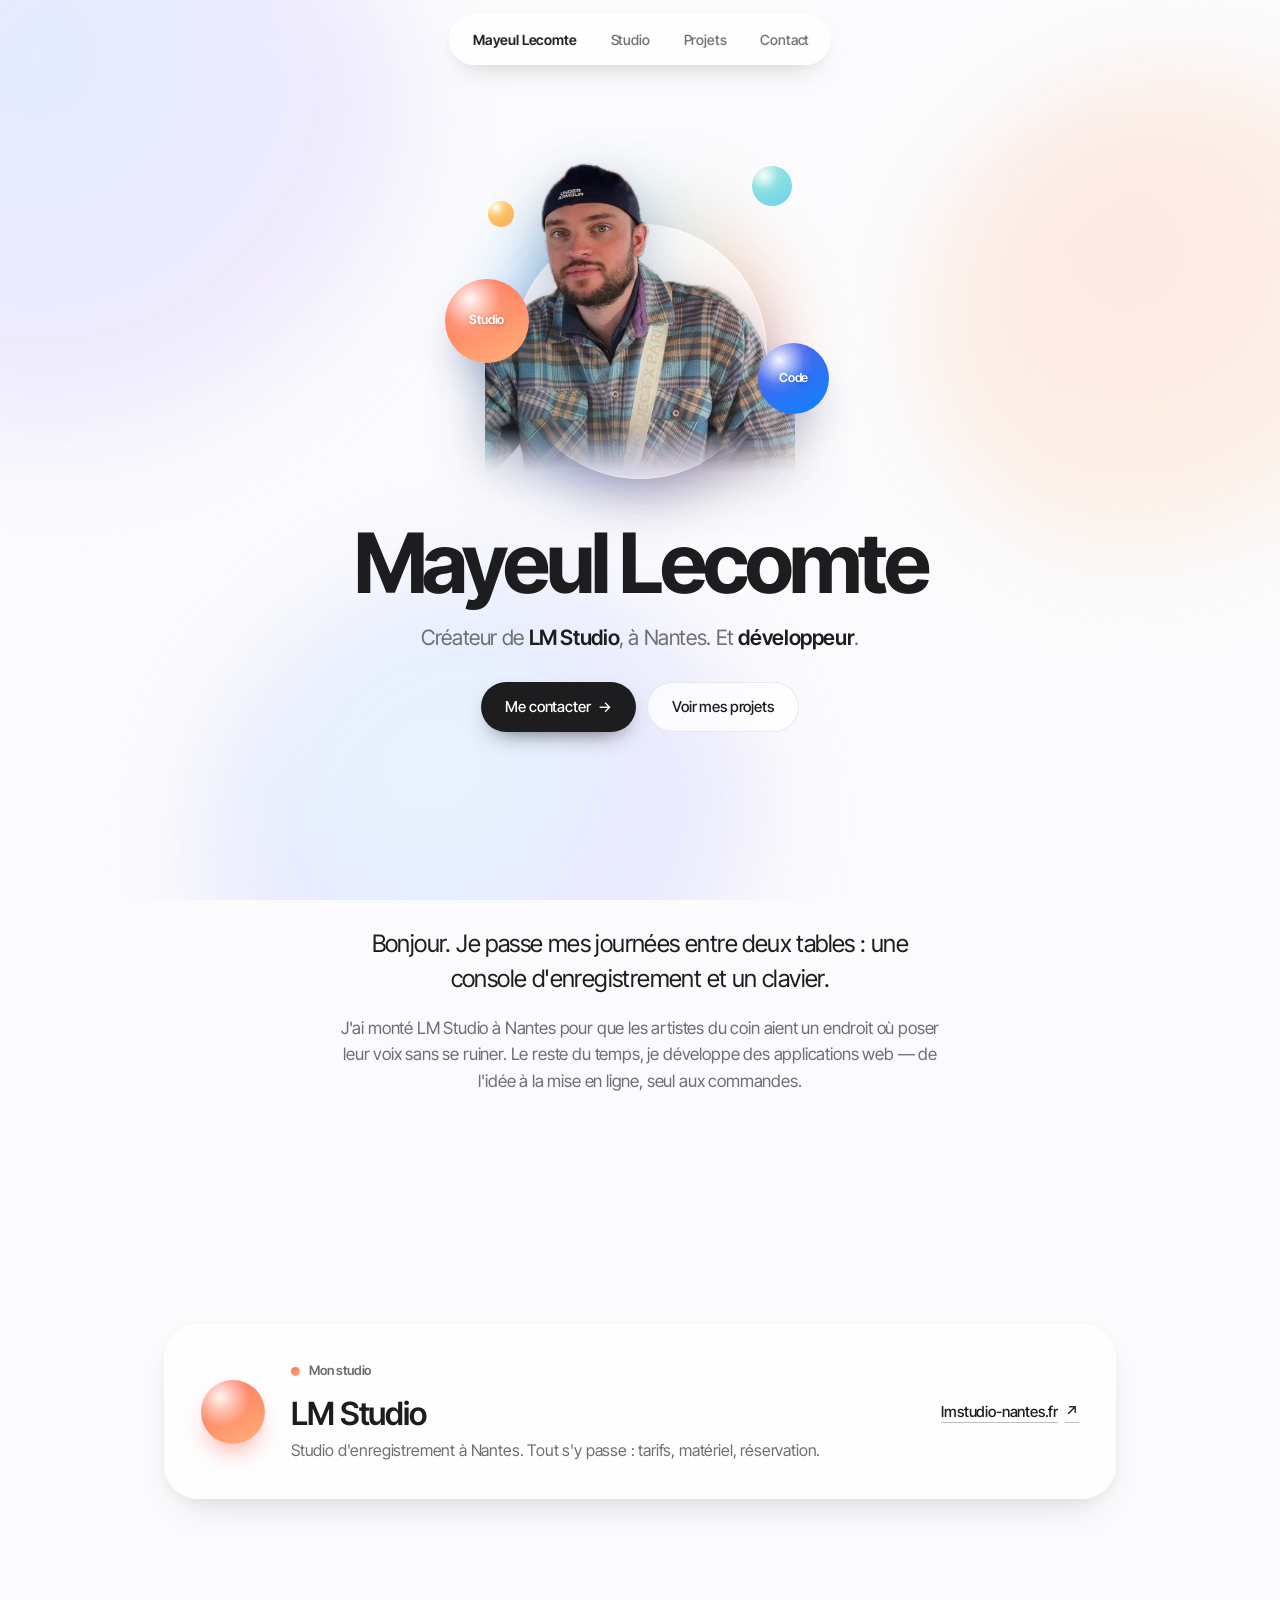
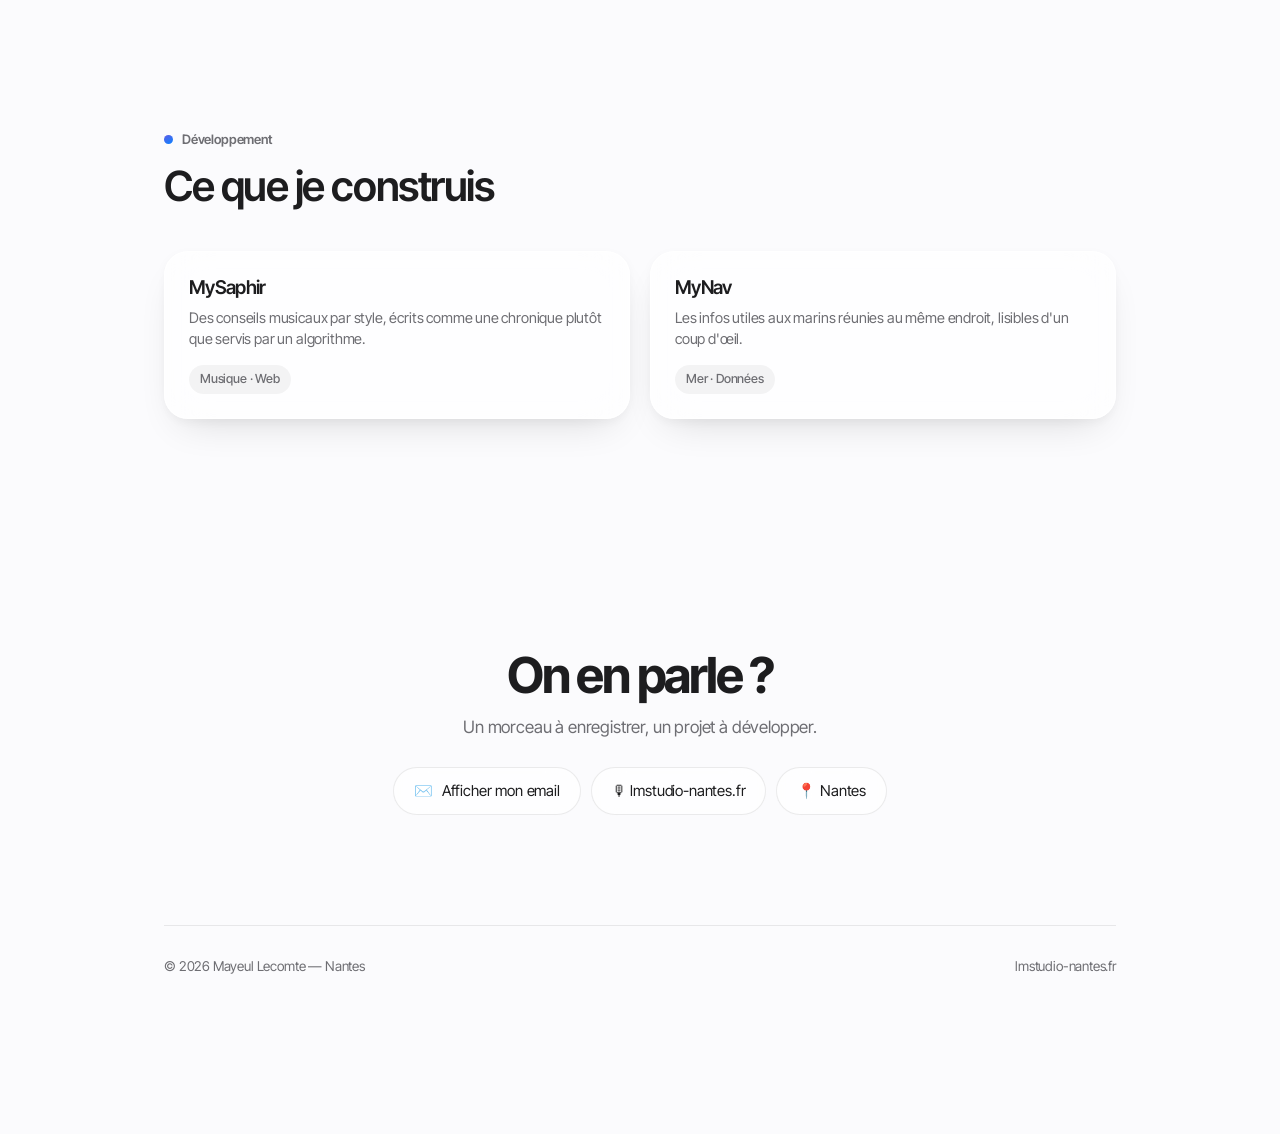
==== index.html @ ad451412 "Affiche l'email au clic sur Me contacter" ====
<!DOCTYPE html>
<html lang="fr">
<head>
<meta charset="utf-8">
<meta name="viewport" content="width=device-width, initial-scale=1, viewport-fit=cover">

<title>Mayeul Lecomte — Créateur de LM Studio, développeur à Nantes</title>
<meta name="description" content="Mayeul Lecomte, Nantes. Créateur de LM Studio, studio d'enregistrement, et développeur d'applications web. Site officiel.">
<meta name="author" content="Mayeul Lecomte">
<link rel="canonical" href="https://mayeullecomte.github.io/">
<meta name="robots" content="index, follow, max-image-preview:large">
<meta name="theme-color" content="#fbfbfd">

<meta property="og:type" content="profile">
<meta property="og:site_name" content="Mayeul Lecomte">
<meta property="og:title" content="Mayeul Lecomte — Créateur de LM Studio, développeur">
<meta property="og:description" content="Mayeul Lecomte, Nantes. Créateur du studio d'enregistrement LM Studio et développeur d'applications web.">
<meta property="og:url" content="https://mayeullecomte.github.io/">
<meta property="og:image" content="https://mayeullecomte.github.io/assets/og.jpg">
<meta property="og:locale" content="fr_FR">
<meta property="profile:first_name" content="Mayeul">
<meta property="profile:last_name" content="Lecomte">
<meta name="twitter:card" content="summary_large_image">
<meta name="twitter:title" content="Mayeul Lecomte — Créateur de LM Studio, développeur">
<meta name="twitter:description" content="Créateur du studio d'enregistrement LM Studio à Nantes. Développeur.">
<meta name="twitter:image" content="https://mayeullecomte.github.io/assets/og.jpg">

<link rel="preconnect" href="https://fonts.googleapis.com">
<link rel="preconnect" href="https://fonts.gstatic.com" crossorigin>
<link href="https://fonts.googleapis.com/css2?family=Inter+Tight:wght@400;500;600;700&display=swap" rel="stylesheet">
<link rel="icon" href="data:image/svg+xml,<svg xmlns='http://www.w3.org/2000/svg' viewBox='0 0 100 100'><defs><linearGradient id='g' x1='0' y1='0' x2='1' y2='1'><stop offset='0' stop-color='%235e5ce6'/><stop offset='1' stop-color='%230a84ff'/></linearGradient></defs><circle cx='50' cy='50' r='44' fill='url(%23g)'/><circle cx='36' cy='34' r='13' fill='white' opacity='.6'/></svg>">
<link rel="apple-touch-icon" href="assets/icon.png">

<script type="application/ld+json">
{
  "@context":"https://schema.org",
  "@type":"Person",
  "name":"Mayeul Lecomte",
  "givenName":"Mayeul",
  "familyName":"Lecomte",
  "url":"https://mayeullecomte.github.io/",
  "image":"https://mayeullecomte.github.io/assets/og.jpg",
  "jobTitle":["Fondateur de LM Studio","Développeur web"],
  "address":{"@type":"PostalAddress","addressLocality":"Nantes","postalCode":"44000","addressCountry":"FR"},
  "worksFor":{
    "@type":"Organization",
    "name":"LM Studio",
    "url":"https://lmstudio-nantes.fr",
    "description":"Studio d'enregistrement à Nantes",
    "address":{"@type":"PostalAddress","streetAddress":"88 avenue de la Baraudière","addressLocality":"Nantes","postalCode":"44000","addressCountry":"FR"}
  },
  "knowsAbout":["Studio d'enregistrement","Mixage","Mastering","Développement web","JavaScript"],
  "sameAs":["https://lmstudio-nantes.fr"]
}
</script>

<style>
:root{
  --bg:#fbfbfd;
  --ink:#1d1d1f;
  --muted:#6e6e73;
  --line:rgba(0,0,0,.08);
  --glass:rgba(255,255,255,.62);
  --c1:#5e5ce6; --c2:#0a84ff; --c3:#ff6b5a; --c4:#ffb37a;
  --r-lg:34px; --r-md:24px;
  --shadow-soft:0 4px 12px rgba(0,0,0,.04), 0 18px 40px -18px rgba(0,0,0,.16);
  --maxw:1000px;
  --sans:-apple-system,BlinkMacSystemFont,"SF Pro Display","SF Pro Text","Inter Tight",Inter,"Helvetica Neue",Arial,sans-serif;
}
*{box-sizing:border-box}
html{-webkit-text-size-adjust:100%;scroll-behavior:smooth}
body{
  margin:0;background:var(--bg);color:var(--ink);font-family:var(--sans);
  font-size:17px;line-height:1.5;letter-spacing:-.01em;
  -webkit-font-smoothing:antialiased;overflow-x:hidden;
}
a{color:inherit}
h1,h2,h3{margin:0;font-weight:600;letter-spacing:-.035em;line-height:1.05}
p{margin:0}
img{max-width:100%;height:auto;display:block}
:focus-visible{outline:2.5px solid var(--c2);outline-offset:3px;border-radius:8px}

/* ambient */
.sky{position:fixed;inset:0;z-index:0;pointer-events:none;overflow:hidden}
.sky span{position:absolute;border-radius:50%;filter:blur(44px);opacity:.55}
.sky span:nth-child(1){width:48vw;height:48vw;left:-14vw;top:-10vw;background:radial-gradient(circle at 35% 30%,#cfe0ff,#e8ddff 58%,transparent 72%)}
.sky span:nth-child(2){width:40vw;height:40vw;right:-12vw;top:8vh;background:radial-gradient(circle at 40% 35%,#ffd9cf,#ffe9d6 58%,transparent 72%)}
.sky span:nth-child(3){width:44vw;height:44vw;left:16vw;bottom:-18vw;background:radial-gradient(circle at 40% 35%,#d6f0ff,#dcd9ff 58%,transparent 72%)}

/* nav */
.nav{
  position:fixed;z-index:40;top:14px;left:50%;transform:translateX(-50%);
  display:flex;align-items:center;gap:4px;padding:6px;
  background:var(--glass);backdrop-filter:saturate(180%) blur(22px);-webkit-backdrop-filter:saturate(180%) blur(22px);
  border:1px solid rgba(255,255,255,.7);border-radius:999px;
  box-shadow:0 2px 8px rgba(0,0,0,.04),0 12px 30px -14px rgba(0,0,0,.22);
  max-width:calc(100vw - 24px);
}
.nav a{
  padding:8px 15px;border-radius:999px;text-decoration:none;
  font-size:14px;font-weight:500;color:var(--muted);white-space:nowrap;
  transition:background .25s ease,color .25s ease;
}
.nav a:hover,.nav a:focus-visible{background:rgba(0,0,0,.05);color:var(--ink)}
.nav a.brand{color:var(--ink);font-weight:600;padding-left:17px}

main{position:relative;z-index:1}
.wrap{max-width:var(--maxw);margin:0 auto;padding-left:24px;padding-right:24px}
section{padding-top:clamp(64px,9vw,118px);padding-bottom:clamp(64px,9vw,118px)}
.eyebrow{font-size:13px;font-weight:600;color:var(--muted);display:flex;align-items:center;gap:9px;margin-bottom:16px}
.eyebrow i{width:9px;height:9px;border-radius:50%;background:linear-gradient(150deg,var(--c1),var(--c2))}
.eyebrow.warm i{background:linear-gradient(150deg,var(--c3),var(--c4))}

/* ---------- hero : la bulle-portrait ---------- */
.hero{padding-top:clamp(116px,14vw,156px);padding-bottom:clamp(48px,7vw,80px);text-align:center}
.stage{position:relative;width:min(310px,66vw);margin:0 auto;padding-bottom:6px}
.halo{
  position:absolute;left:6%;bottom:2%;width:88%;aspect-ratio:1;border-radius:50%;
  background:conic-gradient(from 200deg,#5e5ce6,#0a84ff,#6fd3e8,#ffb37a,#ff6b5a,#5e5ce6);
  filter:blur(36px);opacity:.4;
}
.disc{
  position:absolute;left:9%;bottom:0;width:82%;aspect-ratio:1;border-radius:50%;
  background:linear-gradient(160deg,rgba(255,255,255,.82),rgba(255,255,255,.42));
  backdrop-filter:blur(18px);-webkit-backdrop-filter:blur(18px);
  box-shadow:0 30px 70px -26px rgba(30,40,90,.4), inset 0 0 0 1px rgba(255,255,255,.75);
}
.disc::after{
  content:"";position:absolute;inset:0;border-radius:50%;
  background:radial-gradient(circle at 28% 18%,rgba(255,255,255,.9),transparent 38%);
}
.me{
  position:relative;z-index:2;width:100%;height:auto;display:block;
  filter:drop-shadow(0 18px 26px rgba(30,40,90,.28));
}
.orb{
  position:absolute;z-index:1;border-radius:50%;display:grid;place-items:center;
  background:
    radial-gradient(circle at 30% 24%,rgba(255,255,255,.95),rgba(255,255,255,.1) 34%,transparent 46%),
    var(--fill);
  box-shadow:0 22px 44px -18px rgba(30,40,90,.42);
  will-change:transform;
}
.orb b{font-size:12.5px;font-weight:600;color:#fff;text-shadow:0 1px 5px rgba(0,0,0,.25)}
.o1{z-index:3;width:27%;aspect-ratio:1;left:-13%;top:38%;--fill:linear-gradient(150deg,var(--c3),var(--c4))}
.o2{z-index:3;width:23%;aspect-ratio:1;right:-11%;top:58%;--fill:linear-gradient(150deg,var(--c1),var(--c2))}
.o3{width:13%;aspect-ratio:1;right:1%;top:3%;--fill:linear-gradient(150deg,#9be8d8,#6fd3e8)}
.o4{width:8.5%;aspect-ratio:1;left:1%;top:14%;--fill:linear-gradient(150deg,#ffd66b,#ffb05a)}
@keyframes bob{0%,100%{transform:translate3d(0,0,0)}50%{transform:translate3d(0,-14px,0)}}
.o1{animation:bob 7.5s ease-in-out infinite}
.o2{animation:bob 8.6s ease-in-out .6s infinite}
.o3{animation:bob 6.4s ease-in-out .3s infinite}
.o4{animation:bob 9.2s ease-in-out 1.1s infinite}

.hero h1{margin-top:clamp(24px,4vw,40px);font-size:clamp(2.6rem,9vw,5.2rem);font-weight:700;letter-spacing:-.05em}
.hero .role{
  margin-top:16px;font-size:clamp(1.05rem,2.6vw,1.32rem);color:var(--muted);letter-spacing:-.018em;
}
.hero .role b{color:var(--ink);font-weight:600}
.cta{display:flex;gap:11px;justify-content:center;flex-wrap:wrap;margin-top:28px}
.btn{
  display:inline-flex;align-items:center;gap:8px;padding:13px 24px;border-radius:999px;
  font-size:15px;font-weight:500;text-decoration:none;
  transition:transform .2s ease,box-shadow .25s ease,background .25s ease;
}
.btn-primary{background:var(--ink);color:#fff;box-shadow:0 10px 24px -12px rgba(0,0,0,.7)}
.btn-primary:hover{transform:translateY(-2px)}
.btn-ghost{background:rgba(255,255,255,.72);border:1px solid var(--line);backdrop-filter:blur(14px);-webkit-backdrop-filter:blur(14px)}
.btn-ghost:hover{transform:translateY(-2px);background:#fff}
.arrow{transition:transform .25s ease}
.reveal-mail .lbl{transition:opacity .2s ease}
.reveal-mail.shown .arrow{display:none}
.reveal-mail.shown{animation:pop .45s cubic-bezier(.2,.8,.3,1)}
@keyframes pop{0%{transform:scale(.94)}60%{transform:scale(1.03)}100%{transform:scale(1)}}
.copied{
  display:inline-block;margin-left:9px;font-size:12.5px;font-weight:500;opacity:.7;
}
.btn:hover .arrow{transform:translateX(3px)}

/* ---------- texte ---------- */
.intro{max-width:660px;margin:0 auto;text-align:center}
.intro p{font-size:clamp(1.15rem,2.7vw,1.5rem);line-height:1.45;letter-spacing:-.025em}
.intro p + p{margin-top:18px;font-size:17px;color:var(--muted);line-height:1.55;letter-spacing:-.01em}

/* ---------- cartes ---------- */
.card{
  display:block;text-decoration:none;padding:clamp(24px,3.2vw,36px);border-radius:var(--r-lg);
  background:var(--glass);backdrop-filter:saturate(180%) blur(22px);-webkit-backdrop-filter:saturate(180%) blur(22px);
  border:1px solid rgba(255,255,255,.75);box-shadow:var(--shadow-soft);
  transition:transform .34s cubic-bezier(.2,.7,.3,1),box-shadow .34s ease;
}
a.card:hover{transform:translateY(-5px);box-shadow:0 6px 16px rgba(0,0,0,.05),0 32px 60px -26px rgba(0,0,0,.3)}
.studio{display:flex;align-items:center;gap:26px;flex-wrap:wrap}
.studio .mark{
  width:64px;height:64px;border-radius:50%;flex:none;
  background:radial-gradient(circle at 30% 26%,rgba(255,255,255,.92),transparent 46%),linear-gradient(150deg,var(--c3),var(--c4));
  box-shadow:0 14px 28px -12px rgba(255,107,90,.85);
}
.studio .txt{flex:1 1 260px;min-width:0}
.studio h2{font-size:clamp(1.5rem,3.2vw,2rem)}
.studio p{color:var(--muted);margin-top:8px;font-size:16px}
.studio .go{display:inline-flex;align-items:center;gap:7px;font-size:15px;font-weight:500;white-space:nowrap}
.studio .go span{box-shadow:inset 0 -1px 0 rgba(0,0,0,.25)}

.grid3{display:grid;grid-template-columns:repeat(auto-fit,minmax(280px,1fr));gap:20px;margin-top:42px}
.proj{padding:26px 24px 24px;border-radius:var(--r-md);background:rgba(255,255,255,.66)}
.proj h3{font-size:19px;display:flex;align-items:center;gap:9px}
.proj h3 .arrow{color:var(--muted);font-weight:400}
.proj:hover h3 .arrow{transform:translate(3px,-3px)}
.proj p{margin-top:9px;font-size:14.5px;color:var(--muted);line-height:1.45}
.proj .tag{margin-top:16px;display:inline-block;font-size:12.5px;font-weight:500;color:var(--muted);padding:5px 11px;border-radius:999px;background:rgba(0,0,0,.045)}

/* ---------- contact ---------- */
.contact{text-align:center}
.contact h2{font-size:clamp(2rem,5.2vw,3.1rem);font-weight:700;letter-spacing:-.045em}
.contact p{color:var(--muted);margin-top:14px}
.pills{display:flex;gap:10px;justify-content:center;flex-wrap:wrap;margin-top:26px}
.pill{
  display:inline-flex;align-items:center;gap:9px;padding:12px 20px;border-radius:999px;
  background:rgba(255,255,255,.72);border:1px solid var(--line);font-size:15px;text-decoration:none;
  backdrop-filter:blur(16px);-webkit-backdrop-filter:blur(16px);
  transition:transform .2s ease,background .25s ease;
}
.pill:hover{transform:translateY(-2px);background:#fff}

footer{
  border-top:1px solid var(--line);padding:30px 0 42px;margin-top:clamp(60px,9vw,110px);
  font-size:13.5px;color:var(--muted);display:flex;justify-content:space-between;gap:14px;flex-wrap:wrap;
}
footer a{text-decoration:none}
footer a:hover{color:var(--ink)}

.rise{opacity:0;transform:translateY(22px);transition:opacity .7s cubic-bezier(.2,.7,.3,1),transform .7s cubic-bezier(.2,.7,.3,1)}
.rise.in{opacity:1;transform:none}

@media (max-width:820px){
  .grid3{grid-template-columns:1fr}
  .nav a{padding:8px 12px;font-size:13.5px}
  .studio{gap:18px}
}
@media (max-width:520px){
  body{font-size:16px}
  .nav a:not(.brand):not(.keep){display:none}
  .studio .go{width:100%}
}
@media (prefers-reduced-motion:reduce){
  *{animation:none!important;transition:none!important;scroll-behavior:auto!important}
  .rise{opacity:1;transform:none}
}
</style>
</head>
<body>

<div class="sky" aria-hidden="true"><span></span><span></span><span></span></div>

<nav class="nav">
  <a class="brand" href="#top">Mayeul Lecomte</a>
  <a href="#studio">Studio</a>
  <a href="#projets">Projets</a>
  <a class="keep" href="#contact">Contact</a>
</nav>

<main id="top">

  <section class="hero wrap">
    <div class="stage">
      <div class="halo" aria-hidden="true"></div>
      <div class="disc" aria-hidden="true"></div>
      <img class="me" src="assets/mayeul.png" alt="Mayeul Lecomte, créateur de LM Studio à Nantes" width="842" height="860" fetchpriority="high">
      <div class="orb o1" aria-hidden="true"><b>Studio</b></div>
      <div class="orb o2" aria-hidden="true"><b>Code</b></div>
      <div class="orb o3" aria-hidden="true"></div>
      <div class="orb o4" aria-hidden="true"></div>
    </div>

    <h1>Mayeul Lecomte</h1>
    <p class="role">Créateur de <b>LM Studio</b>, à Nantes. Et <b>développeur</b>.</p>

    <div class="cta">
      <a class="btn btn-primary reveal-mail" href="#contact"><span class="lbl">Me contacter</span> <span class="arrow">→</span></a>
      <a class="btn btn-ghost" href="#projets">Voir mes projets</a>
    </div>
  </section>

  <section class="wrap intro rise">
    <p>Bonjour. Je passe mes journées entre deux tables&nbsp;: une console d'enregistrement et un clavier.</p>
    <p>J'ai monté LM Studio à Nantes pour que les artistes du coin aient un endroit où poser leur voix sans se ruiner. Le reste du temps, je développe des applications web — de l'idée à la mise en ligne, seul aux commandes.</p>
  </section>

  <section id="studio" class="wrap">
    <a class="card studio rise" href="https://lmstudio-nantes.fr" target="_blank" rel="noopener">
      <div class="mark" aria-hidden="true"></div>
      <div class="txt">
        <div class="eyebrow warm"><i></i> Mon studio</div>
        <h2>LM Studio</h2>
        <p>Studio d'enregistrement à Nantes. Tout s'y passe&nbsp;: tarifs, matériel, réservation.</p>
      </div>
      <span class="go"><span>lmstudio-nantes.fr</span> <span class="arrow">↗</span></span>
    </a>
  </section>

  <section id="projets" class="wrap rise">
    <div class="eyebrow"><i></i> Développement</div>
    <h2 style="font-size:clamp(1.8rem,4.2vw,2.6rem)">Ce que je construis</h2>
    <div class="grid3">
      <div class="card proj">
        <h3>MySaphir</h3>
        <p>Des conseils musicaux par style, écrits comme une chronique plutôt que servis par un algorithme.</p>
        <span class="tag">Musique · Web</span>
      </div>
      <div class="card proj">
        <h3>MyNav</h3>
        <p>Les infos utiles aux marins réunies au même endroit, lisibles d'un coup d'œil.</p>
        <span class="tag">Mer · Données</span>
      </div>
    </div>
  </section>

  <section id="contact" class="wrap contact rise">
    <h2>On en parle&nbsp;?</h2>
    <p>Un morceau à enregistrer, un projet à développer.</p>
    <div class="pills">
      <a class="pill reveal-mail" href="#contact"><span class="ico">✉️</span> <span class="lbl">Afficher mon email</span></a>
      <a class="pill" href="https://lmstudio-nantes.fr" target="_blank" rel="noopener">🎙 lmstudio-nantes.fr</a>
      <a class="pill" href="https://maps.apple.com/?q=88+Avenue+de+la+Baraudière,+44000+Nantes" target="_blank" rel="noopener">📍 Nantes</a>
      <!-- Ton email : décommente et remplace pour l'afficher publiquement
      <a class="pill" href="mailto:ton@email.fr">✉️ ton@email.fr</a>
      -->
    </div>

    <footer>
      <span>© <span id="year">2026</span> Mayeul Lecomte — Nantes</span>
      <span><a href="https://lmstudio-nantes.fr" target="_blank" rel="noopener">lmstudio-nantes.fr</a></span>
    </footer>
  </section>

</main>

<script>
document.getElementById('year').textContent = new Date().getFullYear();

// L'adresse est reconstituée ici pour ne pas l'exposer en clair aux robots spammeurs.
var MAIL = ['mayeul.lecomte','gmail.fr'].join('@');
document.querySelectorAll('.reveal-mail').forEach(function(el){
  el.addEventListener('click', function(e){
    if(!el.classList.contains('shown')){
      e.preventDefault();
      el.querySelector('.lbl').textContent = MAIL;
      var ico = el.querySelector('.ico'); if(ico) ico.textContent = '✉️';
      el.setAttribute('href','mailto:'+MAIL);
      el.classList.add('shown');
      if(navigator.clipboard){
        navigator.clipboard.writeText(MAIL).then(function(){
          var tag = document.createElement('span');
          tag.className = 'copied'; tag.textContent = 'copié';
          el.appendChild(tag);
          setTimeout(function(){ tag.remove(); }, 2200);
        }).catch(function(){});
      }
    }
  });
});
var reduce = matchMedia('(prefers-reduced-motion: reduce)').matches;

var io = new IntersectionObserver(function(es){
  es.forEach(function(e){ if(e.isIntersecting){ e.target.classList.add('in'); io.unobserve(e.target); } });
},{threshold:.12, rootMargin:'0px 0px -8%'});
document.querySelectorAll('.rise').forEach(function(el){ reduce ? el.classList.add('in') : io.observe(el); });

if(!reduce && matchMedia('(hover: hover)').matches){
  var els = [].slice.call(document.querySelectorAll('.orb'));
  var tx=0,ty=0,cx=0,cy=0,raf=null;
  addEventListener('pointermove', function(e){
    tx=(e.clientX/innerWidth-.5)*2; ty=(e.clientY/innerHeight-.5)*2;
    if(!raf) raf=requestAnimationFrame(tick);
  },{passive:true});
  function tick(){
    cx+=(tx-cx)*.06; cy+=(ty-cy)*.06;
    els.forEach(function(el,i){
      var d = 20 + i*7;
      el.style.marginLeft=(cx*d)+'px';
      el.style.marginTop=(cy*d*.6)+'px';
    });
    raf=(Math.abs(tx-cx)>.001||Math.abs(ty-cy)>.001)?requestAnimationFrame(tick):null;
  }
}
</script>
</body>
</html>
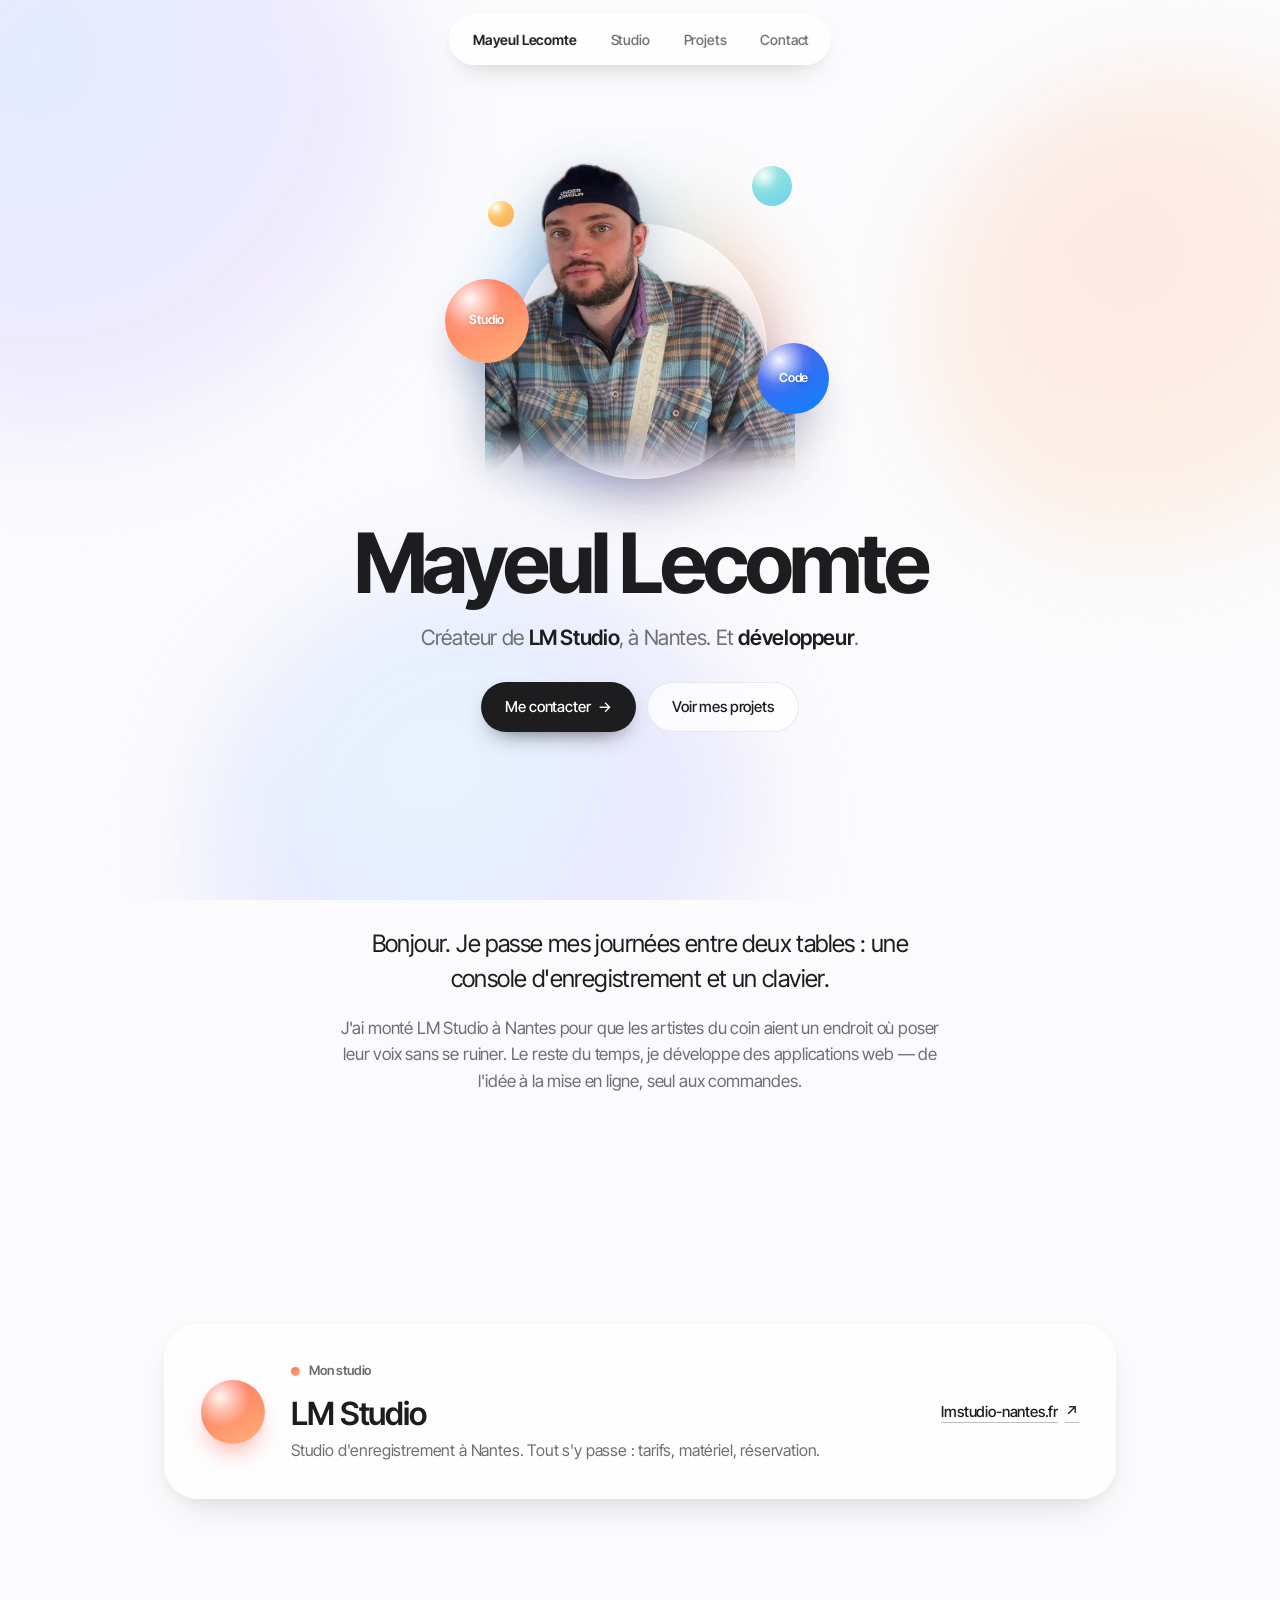
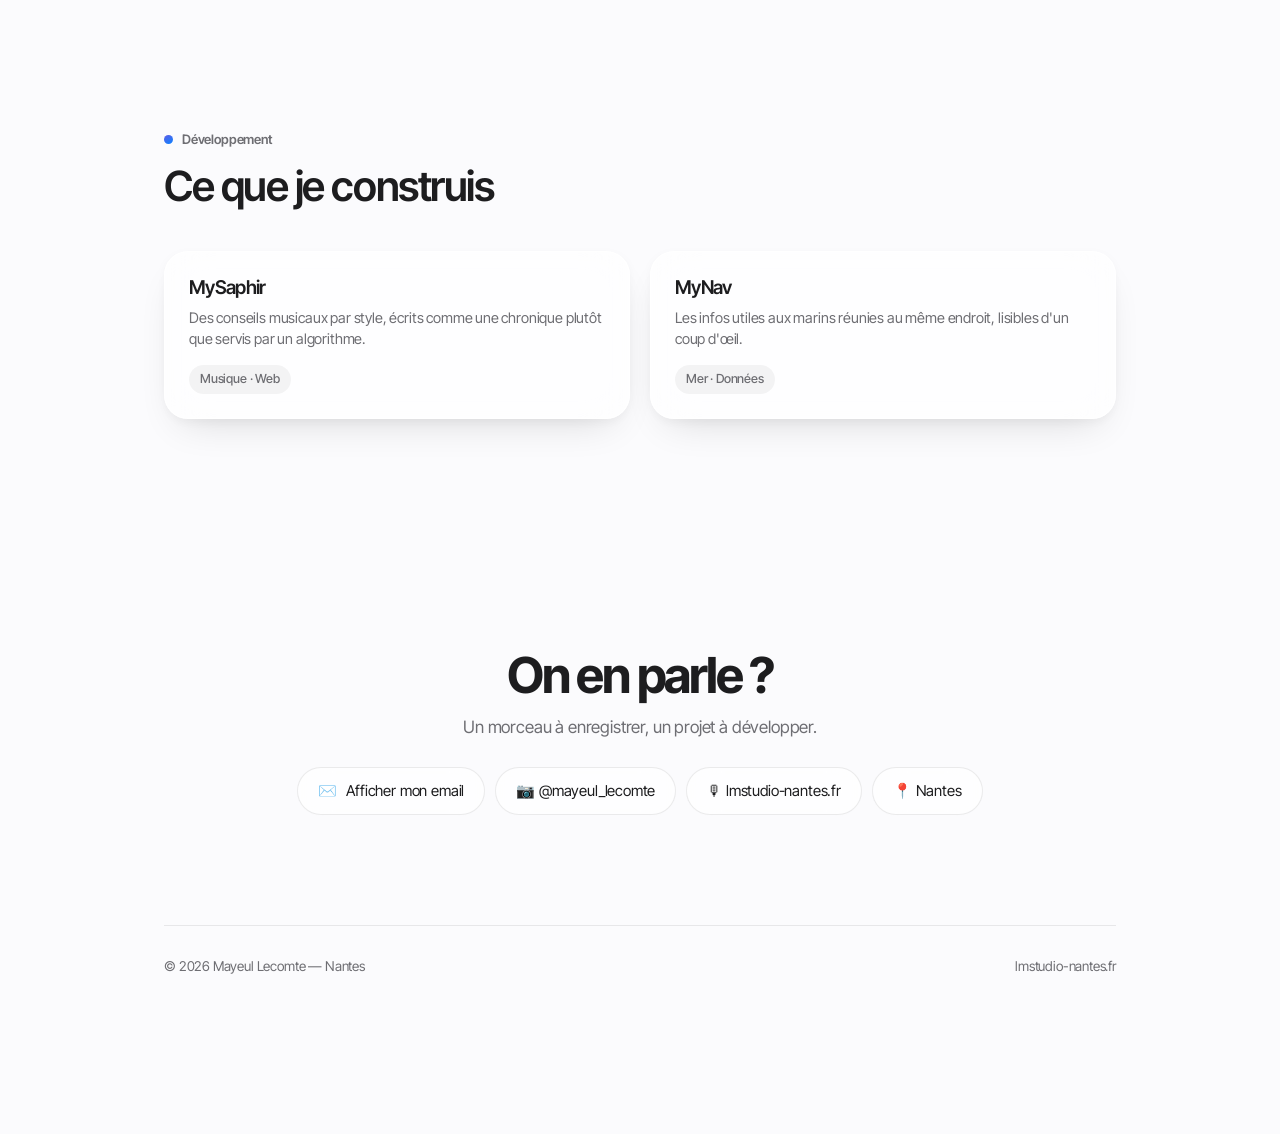
==== commit 8d869623: "Page Contact dédiée + carte Instagram, CSS/JS partagés" ====
--- a/index.html
+++ b/index.html
@@ -50,204 +50,11 @@
     "address":{"@type":"PostalAddress","streetAddress":"88 avenue de la Baraudière","addressLocality":"Nantes","postalCode":"44000","addressCountry":"FR"}
   },
   "knowsAbout":["Studio d'enregistrement","Mixage","Mastering","Développement web","JavaScript"],
-  "sameAs":["https://lmstudio-nantes.fr"]
+  "sameAs":["https://lmstudio-nantes.fr","https://www.instagram.com/mayeul_lecomte/"]
 }
 </script>
 
-<style>
-:root{
-  --bg:#fbfbfd;
-  --ink:#1d1d1f;
-  --muted:#6e6e73;
-  --line:rgba(0,0,0,.08);
-  --glass:rgba(255,255,255,.62);
-  --c1:#5e5ce6; --c2:#0a84ff; --c3:#ff6b5a; --c4:#ffb37a;
-  --r-lg:34px; --r-md:24px;
-  --shadow-soft:0 4px 12px rgba(0,0,0,.04), 0 18px 40px -18px rgba(0,0,0,.16);
-  --maxw:1000px;
-  --sans:-apple-system,BlinkMacSystemFont,"SF Pro Display","SF Pro Text","Inter Tight",Inter,"Helvetica Neue",Arial,sans-serif;
-}
-*{box-sizing:border-box}
-html{-webkit-text-size-adjust:100%;scroll-behavior:smooth}
-body{
-  margin:0;background:var(--bg);color:var(--ink);font-family:var(--sans);
-  font-size:17px;line-height:1.5;letter-spacing:-.01em;
-  -webkit-font-smoothing:antialiased;overflow-x:hidden;
-}
-a{color:inherit}
-h1,h2,h3{margin:0;font-weight:600;letter-spacing:-.035em;line-height:1.05}
-p{margin:0}
-img{max-width:100%;height:auto;display:block}
-:focus-visible{outline:2.5px solid var(--c2);outline-offset:3px;border-radius:8px}
-
-/* ambient */
-.sky{position:fixed;inset:0;z-index:0;pointer-events:none;overflow:hidden}
-.sky span{position:absolute;border-radius:50%;filter:blur(44px);opacity:.55}
-.sky span:nth-child(1){width:48vw;height:48vw;left:-14vw;top:-10vw;background:radial-gradient(circle at 35% 30%,#cfe0ff,#e8ddff 58%,transparent 72%)}
-.sky span:nth-child(2){width:40vw;height:40vw;right:-12vw;top:8vh;background:radial-gradient(circle at 40% 35%,#ffd9cf,#ffe9d6 58%,transparent 72%)}
-.sky span:nth-child(3){width:44vw;height:44vw;left:16vw;bottom:-18vw;background:radial-gradient(circle at 40% 35%,#d6f0ff,#dcd9ff 58%,transparent 72%)}
-
-/* nav */
-.nav{
-  position:fixed;z-index:40;top:14px;left:50%;transform:translateX(-50%);
-  display:flex;align-items:center;gap:4px;padding:6px;
-  background:var(--glass);backdrop-filter:saturate(180%) blur(22px);-webkit-backdrop-filter:saturate(180%) blur(22px);
-  border:1px solid rgba(255,255,255,.7);border-radius:999px;
-  box-shadow:0 2px 8px rgba(0,0,0,.04),0 12px 30px -14px rgba(0,0,0,.22);
-  max-width:calc(100vw - 24px);
-}
-.nav a{
-  padding:8px 15px;border-radius:999px;text-decoration:none;
-  font-size:14px;font-weight:500;color:var(--muted);white-space:nowrap;
-  transition:background .25s ease,color .25s ease;
-}
-.nav a:hover,.nav a:focus-visible{background:rgba(0,0,0,.05);color:var(--ink)}
-.nav a.brand{color:var(--ink);font-weight:600;padding-left:17px}
-
-main{position:relative;z-index:1}
-.wrap{max-width:var(--maxw);margin:0 auto;padding-left:24px;padding-right:24px}
-section{padding-top:clamp(64px,9vw,118px);padding-bottom:clamp(64px,9vw,118px)}
-.eyebrow{font-size:13px;font-weight:600;color:var(--muted);display:flex;align-items:center;gap:9px;margin-bottom:16px}
-.eyebrow i{width:9px;height:9px;border-radius:50%;background:linear-gradient(150deg,var(--c1),var(--c2))}
-.eyebrow.warm i{background:linear-gradient(150deg,var(--c3),var(--c4))}
-
-/* ---------- hero : la bulle-portrait ---------- */
-.hero{padding-top:clamp(116px,14vw,156px);padding-bottom:clamp(48px,7vw,80px);text-align:center}
-.stage{position:relative;width:min(310px,66vw);margin:0 auto;padding-bottom:6px}
-.halo{
-  position:absolute;left:6%;bottom:2%;width:88%;aspect-ratio:1;border-radius:50%;
-  background:conic-gradient(from 200deg,#5e5ce6,#0a84ff,#6fd3e8,#ffb37a,#ff6b5a,#5e5ce6);
-  filter:blur(36px);opacity:.4;
-}
-.disc{
-  position:absolute;left:9%;bottom:0;width:82%;aspect-ratio:1;border-radius:50%;
-  background:linear-gradient(160deg,rgba(255,255,255,.82),rgba(255,255,255,.42));
-  backdrop-filter:blur(18px);-webkit-backdrop-filter:blur(18px);
-  box-shadow:0 30px 70px -26px rgba(30,40,90,.4), inset 0 0 0 1px rgba(255,255,255,.75);
-}
-.disc::after{
-  content:"";position:absolute;inset:0;border-radius:50%;
-  background:radial-gradient(circle at 28% 18%,rgba(255,255,255,.9),transparent 38%);
-}
-.me{
-  position:relative;z-index:2;width:100%;height:auto;display:block;
-  filter:drop-shadow(0 18px 26px rgba(30,40,90,.28));
-}
-.orb{
-  position:absolute;z-index:1;border-radius:50%;display:grid;place-items:center;
-  background:
-    radial-gradient(circle at 30% 24%,rgba(255,255,255,.95),rgba(255,255,255,.1) 34%,transparent 46%),
-    var(--fill);
-  box-shadow:0 22px 44px -18px rgba(30,40,90,.42);
-  will-change:transform;
-}
-.orb b{font-size:12.5px;font-weight:600;color:#fff;text-shadow:0 1px 5px rgba(0,0,0,.25)}
-.o1{z-index:3;width:27%;aspect-ratio:1;left:-13%;top:38%;--fill:linear-gradient(150deg,var(--c3),var(--c4))}
-.o2{z-index:3;width:23%;aspect-ratio:1;right:-11%;top:58%;--fill:linear-gradient(150deg,var(--c1),var(--c2))}
-.o3{width:13%;aspect-ratio:1;right:1%;top:3%;--fill:linear-gradient(150deg,#9be8d8,#6fd3e8)}
-.o4{width:8.5%;aspect-ratio:1;left:1%;top:14%;--fill:linear-gradient(150deg,#ffd66b,#ffb05a)}
-@keyframes bob{0%,100%{transform:translate3d(0,0,0)}50%{transform:translate3d(0,-14px,0)}}
-.o1{animation:bob 7.5s ease-in-out infinite}
-.o2{animation:bob 8.6s ease-in-out .6s infinite}
-.o3{animation:bob 6.4s ease-in-out .3s infinite}
-.o4{animation:bob 9.2s ease-in-out 1.1s infinite}
-
-.hero h1{margin-top:clamp(24px,4vw,40px);font-size:clamp(2.6rem,9vw,5.2rem);font-weight:700;letter-spacing:-.05em}
-.hero .role{
-  margin-top:16px;font-size:clamp(1.05rem,2.6vw,1.32rem);color:var(--muted);letter-spacing:-.018em;
-}
-.hero .role b{color:var(--ink);font-weight:600}
-.cta{display:flex;gap:11px;justify-content:center;flex-wrap:wrap;margin-top:28px}
-.btn{
-  display:inline-flex;align-items:center;gap:8px;padding:13px 24px;border-radius:999px;
-  font-size:15px;font-weight:500;text-decoration:none;
-  transition:transform .2s ease,box-shadow .25s ease,background .25s ease;
-}
-.btn-primary{background:var(--ink);color:#fff;box-shadow:0 10px 24px -12px rgba(0,0,0,.7)}
-.btn-primary:hover{transform:translateY(-2px)}
-.btn-ghost{background:rgba(255,255,255,.72);border:1px solid var(--line);backdrop-filter:blur(14px);-webkit-backdrop-filter:blur(14px)}
-.btn-ghost:hover{transform:translateY(-2px);background:#fff}
-.arrow{transition:transform .25s ease}
-.reveal-mail .lbl{transition:opacity .2s ease}
-.reveal-mail.shown .arrow{display:none}
-.reveal-mail.shown{animation:pop .45s cubic-bezier(.2,.8,.3,1)}
-@keyframes pop{0%{transform:scale(.94)}60%{transform:scale(1.03)}100%{transform:scale(1)}}
-.copied{
-  display:inline-block;margin-left:9px;font-size:12.5px;font-weight:500;opacity:.7;
-}
-.btn:hover .arrow{transform:translateX(3px)}
-
-/* ---------- texte ---------- */
-.intro{max-width:660px;margin:0 auto;text-align:center}
-.intro p{font-size:clamp(1.15rem,2.7vw,1.5rem);line-height:1.45;letter-spacing:-.025em}
-.intro p + p{margin-top:18px;font-size:17px;color:var(--muted);line-height:1.55;letter-spacing:-.01em}
-
-/* ---------- cartes ---------- */
-.card{
-  display:block;text-decoration:none;padding:clamp(24px,3.2vw,36px);border-radius:var(--r-lg);
-  background:var(--glass);backdrop-filter:saturate(180%) blur(22px);-webkit-backdrop-filter:saturate(180%) blur(22px);
-  border:1px solid rgba(255,255,255,.75);box-shadow:var(--shadow-soft);
-  transition:transform .34s cubic-bezier(.2,.7,.3,1),box-shadow .34s ease;
-}
-a.card:hover{transform:translateY(-5px);box-shadow:0 6px 16px rgba(0,0,0,.05),0 32px 60px -26px rgba(0,0,0,.3)}
-.studio{display:flex;align-items:center;gap:26px;flex-wrap:wrap}
-.studio .mark{
-  width:64px;height:64px;border-radius:50%;flex:none;
-  background:radial-gradient(circle at 30% 26%,rgba(255,255,255,.92),transparent 46%),linear-gradient(150deg,var(--c3),var(--c4));
-  box-shadow:0 14px 28px -12px rgba(255,107,90,.85);
-}
-.studio .txt{flex:1 1 260px;min-width:0}
-.studio h2{font-size:clamp(1.5rem,3.2vw,2rem)}
-.studio p{color:var(--muted);margin-top:8px;font-size:16px}
-.studio .go{display:inline-flex;align-items:center;gap:7px;font-size:15px;font-weight:500;white-space:nowrap}
-.studio .go span{box-shadow:inset 0 -1px 0 rgba(0,0,0,.25)}
-
-.grid3{display:grid;grid-template-columns:repeat(auto-fit,minmax(280px,1fr));gap:20px;margin-top:42px}
-.proj{padding:26px 24px 24px;border-radius:var(--r-md);background:rgba(255,255,255,.66)}
-.proj h3{font-size:19px;display:flex;align-items:center;gap:9px}
-.proj h3 .arrow{color:var(--muted);font-weight:400}
-.proj:hover h3 .arrow{transform:translate(3px,-3px)}
-.proj p{margin-top:9px;font-size:14.5px;color:var(--muted);line-height:1.45}
-.proj .tag{margin-top:16px;display:inline-block;font-size:12.5px;font-weight:500;color:var(--muted);padding:5px 11px;border-radius:999px;background:rgba(0,0,0,.045)}
-
-/* ---------- contact ---------- */
-.contact{text-align:center}
-.contact h2{font-size:clamp(2rem,5.2vw,3.1rem);font-weight:700;letter-spacing:-.045em}
-.contact p{color:var(--muted);margin-top:14px}
-.pills{display:flex;gap:10px;justify-content:center;flex-wrap:wrap;margin-top:26px}
-.pill{
-  display:inline-flex;align-items:center;gap:9px;padding:12px 20px;border-radius:999px;
-  background:rgba(255,255,255,.72);border:1px solid var(--line);font-size:15px;text-decoration:none;
-  backdrop-filter:blur(16px);-webkit-backdrop-filter:blur(16px);
-  transition:transform .2s ease,background .25s ease;
-}
-.pill:hover{transform:translateY(-2px);background:#fff}
-
-footer{
-  border-top:1px solid var(--line);padding:30px 0 42px;margin-top:clamp(60px,9vw,110px);
-  font-size:13.5px;color:var(--muted);display:flex;justify-content:space-between;gap:14px;flex-wrap:wrap;
-}
-footer a{text-decoration:none}
-footer a:hover{color:var(--ink)}
-
-.rise{opacity:0;transform:translateY(22px);transition:opacity .7s cubic-bezier(.2,.7,.3,1),transform .7s cubic-bezier(.2,.7,.3,1)}
-.rise.in{opacity:1;transform:none}
-
-@media (max-width:820px){
-  .grid3{grid-template-columns:1fr}
-  .nav a{padding:8px 12px;font-size:13.5px}
-  .studio{gap:18px}
-}
-@media (max-width:520px){
-  body{font-size:16px}
-  .nav a:not(.brand):not(.keep){display:none}
-  .studio .go{width:100%}
-}
-@media (prefers-reduced-motion:reduce){
-  *{animation:none!important;transition:none!important;scroll-behavior:auto!important}
-  .rise{opacity:1;transform:none}
-}
-</style>
+<link rel="stylesheet" href="assets/style.css">
 </head>
 <body>
 
@@ -257,7 +64,7 @@
   <a class="brand" href="#top">Mayeul Lecomte</a>
   <a href="#studio">Studio</a>
   <a href="#projets">Projets</a>
-  <a class="keep" href="#contact">Contact</a>
+  <a class="keep" href="contact.html">Contact</a>
 </nav>
 
 <main id="top">
@@ -321,6 +128,7 @@
     <p>Un morceau à enregistrer, un projet à développer.</p>
     <div class="pills">
       <a class="pill reveal-mail" href="#contact"><span class="ico">✉️</span> <span class="lbl">Afficher mon email</span></a>
+      <a class="pill" href="https://www.instagram.com/mayeul_lecomte/" target="_blank" rel="noopener">📷 @mayeul_lecomte</a>
       <a class="pill" href="https://lmstudio-nantes.fr" target="_blank" rel="noopener">🎙 lmstudio-nantes.fr</a>
       <a class="pill" href="https://maps.apple.com/?q=88+Avenue+de+la+Baraudière,+44000+Nantes" target="_blank" rel="noopener">📍 Nantes</a>
       <!-- Ton email : décommente et remplace pour l'afficher publiquement
@@ -336,54 +144,6 @@
 
 </main>
 
-<script>
-document.getElementById('year').textContent = new Date().getFullYear();
-
-// L'adresse est reconstituée ici pour ne pas l'exposer en clair aux robots spammeurs.
-var MAIL = ['mayeul.lecomte','gmail.fr'].join('@');
-document.querySelectorAll('.reveal-mail').forEach(function(el){
-  el.addEventListener('click', function(e){
-    if(!el.classList.contains('shown')){
-      e.preventDefault();
-      el.querySelector('.lbl').textContent = MAIL;
-      var ico = el.querySelector('.ico'); if(ico) ico.textContent = '✉️';
-      el.setAttribute('href','mailto:'+MAIL);
-      el.classList.add('shown');
-      if(navigator.clipboard){
-        navigator.clipboard.writeText(MAIL).then(function(){
-          var tag = document.createElement('span');
-          tag.className = 'copied'; tag.textContent = 'copié';
-          el.appendChild(tag);
-          setTimeout(function(){ tag.remove(); }, 2200);
-        }).catch(function(){});
-      }
-    }
-  });
-});
-var reduce = matchMedia('(prefers-reduced-motion: reduce)').matches;
-
-var io = new IntersectionObserver(function(es){
-  es.forEach(function(e){ if(e.isIntersecting){ e.target.classList.add('in'); io.unobserve(e.target); } });
-},{threshold:.12, rootMargin:'0px 0px -8%'});
-document.querySelectorAll('.rise').forEach(function(el){ reduce ? el.classList.add('in') : io.observe(el); });
-
-if(!reduce && matchMedia('(hover: hover)').matches){
-  var els = [].slice.call(document.querySelectorAll('.orb'));
-  var tx=0,ty=0,cx=0,cy=0,raf=null;
-  addEventListener('pointermove', function(e){
-    tx=(e.clientX/innerWidth-.5)*2; ty=(e.clientY/innerHeight-.5)*2;
-    if(!raf) raf=requestAnimationFrame(tick);
-  },{passive:true});
-  function tick(){
-    cx+=(tx-cx)*.06; cy+=(ty-cy)*.06;
-    els.forEach(function(el,i){
-      var d = 20 + i*7;
-      el.style.marginLeft=(cx*d)+'px';
-      el.style.marginTop=(cy*d*.6)+'px';
-    });
-    raf=(Math.abs(tx-cx)>.001||Math.abs(ty-cy)>.001)?requestAnimationFrame(tick):null;
-  }
-}
-</script>
+<script src="assets/site.js" defer></script>
 </body>
 </html>
--- a/assets/style.css
+++ b/assets/style.css
@@ -0,0 +1,192 @@
+:root{
+  --bg:#fbfbfd;
+  --ink:#1d1d1f;
+  --muted:#6e6e73;
+  --line:rgba(0,0,0,.08);
+  --glass:rgba(255,255,255,.62);
+  --c1:#5e5ce6; --c2:#0a84ff; --c3:#ff6b5a; --c4:#ffb37a;
+  --r-lg:34px; --r-md:24px;
+  --shadow-soft:0 4px 12px rgba(0,0,0,.04), 0 18px 40px -18px rgba(0,0,0,.16);
+  --maxw:1000px;
+  --sans:-apple-system,BlinkMacSystemFont,"SF Pro Display","SF Pro Text","Inter Tight",Inter,"Helvetica Neue",Arial,sans-serif;
+}
+*{box-sizing:border-box}
+html{-webkit-text-size-adjust:100%;scroll-behavior:smooth}
+body{
+  margin:0;background:var(--bg);color:var(--ink);font-family:var(--sans);
+  font-size:17px;line-height:1.5;letter-spacing:-.01em;
+  -webkit-font-smoothing:antialiased;overflow-x:hidden;
+}
+a{color:inherit}
+h1,h2,h3{margin:0;font-weight:600;letter-spacing:-.035em;line-height:1.05}
+p{margin:0}
+img{max-width:100%;height:auto;display:block}
+:focus-visible{outline:2.5px solid var(--c2);outline-offset:3px;border-radius:8px}
+
+/* ambient */
+.sky{position:fixed;inset:0;z-index:0;pointer-events:none;overflow:hidden}
+.sky span{position:absolute;border-radius:50%;filter:blur(44px);opacity:.55}
+.sky span:nth-child(1){width:48vw;height:48vw;left:-14vw;top:-10vw;background:radial-gradient(circle at 35% 30%,#cfe0ff,#e8ddff 58%,transparent 72%)}
+.sky span:nth-child(2){width:40vw;height:40vw;right:-12vw;top:8vh;background:radial-gradient(circle at 40% 35%,#ffd9cf,#ffe9d6 58%,transparent 72%)}
+.sky span:nth-child(3){width:44vw;height:44vw;left:16vw;bottom:-18vw;background:radial-gradient(circle at 40% 35%,#d6f0ff,#dcd9ff 58%,transparent 72%)}
+
+/* nav */
+.nav{
+  position:fixed;z-index:40;top:14px;left:50%;transform:translateX(-50%);
+  display:flex;align-items:center;gap:4px;padding:6px;
+  background:var(--glass);backdrop-filter:saturate(180%) blur(22px);-webkit-backdrop-filter:saturate(180%) blur(22px);
+  border:1px solid rgba(255,255,255,.7);border-radius:999px;
+  box-shadow:0 2px 8px rgba(0,0,0,.04),0 12px 30px -14px rgba(0,0,0,.22);
+  max-width:calc(100vw - 24px);
+}
+.nav a{
+  padding:8px 15px;border-radius:999px;text-decoration:none;
+  font-size:14px;font-weight:500;color:var(--muted);white-space:nowrap;
+  transition:background .25s ease,color .25s ease;
+}
+.nav a:hover,.nav a:focus-visible{background:rgba(0,0,0,.05);color:var(--ink)}
+.nav a.brand{color:var(--ink);font-weight:600;padding-left:17px}
+
+main{position:relative;z-index:1}
+.wrap{max-width:var(--maxw);margin:0 auto;padding-left:24px;padding-right:24px}
+section{padding-top:clamp(64px,9vw,118px);padding-bottom:clamp(64px,9vw,118px)}
+.eyebrow{font-size:13px;font-weight:600;color:var(--muted);display:flex;align-items:center;gap:9px;margin-bottom:16px}
+.eyebrow i{width:9px;height:9px;border-radius:50%;background:linear-gradient(150deg,var(--c1),var(--c2))}
+.eyebrow.warm i{background:linear-gradient(150deg,var(--c3),var(--c4))}
+
+/* ---------- hero : la bulle-portrait ---------- */
+.hero{padding-top:clamp(116px,14vw,156px);padding-bottom:clamp(48px,7vw,80px);text-align:center}
+.stage{position:relative;width:min(310px,66vw);margin:0 auto;padding-bottom:6px}
+.halo{
+  position:absolute;left:6%;bottom:2%;width:88%;aspect-ratio:1;border-radius:50%;
+  background:conic-gradient(from 200deg,#5e5ce6,#0a84ff,#6fd3e8,#ffb37a,#ff6b5a,#5e5ce6);
+  filter:blur(36px);opacity:.4;
+}
+.disc{
+  position:absolute;left:9%;bottom:0;width:82%;aspect-ratio:1;border-radius:50%;
+  background:linear-gradient(160deg,rgba(255,255,255,.82),rgba(255,255,255,.42));
+  backdrop-filter:blur(18px);-webkit-backdrop-filter:blur(18px);
+  box-shadow:0 30px 70px -26px rgba(30,40,90,.4), inset 0 0 0 1px rgba(255,255,255,.75);
+}
+.disc::after{
+  content:"";position:absolute;inset:0;border-radius:50%;
+  background:radial-gradient(circle at 28% 18%,rgba(255,255,255,.9),transparent 38%);
+}
+.me{
+  position:relative;z-index:2;width:100%;height:auto;display:block;
+  filter:drop-shadow(0 18px 26px rgba(30,40,90,.28));
+}
+.orb{
+  position:absolute;z-index:1;border-radius:50%;display:grid;place-items:center;
+  background:
+    radial-gradient(circle at 30% 24%,rgba(255,255,255,.95),rgba(255,255,255,.1) 34%,transparent 46%),
+    var(--fill);
+  box-shadow:0 22px 44px -18px rgba(30,40,90,.42);
+  will-change:transform;
+}
+.orb b{font-size:12.5px;font-weight:600;color:#fff;text-shadow:0 1px 5px rgba(0,0,0,.25)}
+.o1{z-index:3;width:27%;aspect-ratio:1;left:-13%;top:38%;--fill:linear-gradient(150deg,var(--c3),var(--c4))}
+.o2{z-index:3;width:23%;aspect-ratio:1;right:-11%;top:58%;--fill:linear-gradient(150deg,var(--c1),var(--c2))}
+.o3{width:13%;aspect-ratio:1;right:1%;top:3%;--fill:linear-gradient(150deg,#9be8d8,#6fd3e8)}
+.o4{width:8.5%;aspect-ratio:1;left:1%;top:14%;--fill:linear-gradient(150deg,#ffd66b,#ffb05a)}
+@keyframes bob{0%,100%{transform:translate3d(0,0,0)}50%{transform:translate3d(0,-14px,0)}}
+.o1{animation:bob 7.5s ease-in-out infinite}
+.o2{animation:bob 8.6s ease-in-out .6s infinite}
+.o3{animation:bob 6.4s ease-in-out .3s infinite}
+.o4{animation:bob 9.2s ease-in-out 1.1s infinite}
+
+.hero h1{margin-top:clamp(24px,4vw,40px);font-size:clamp(2.6rem,9vw,5.2rem);font-weight:700;letter-spacing:-.05em}
+.hero .role{
+  margin-top:16px;font-size:clamp(1.05rem,2.6vw,1.32rem);color:var(--muted);letter-spacing:-.018em;
+}
+.hero .role b{color:var(--ink);font-weight:600}
+.cta{display:flex;gap:11px;justify-content:center;flex-wrap:wrap;margin-top:28px}
+.btn{
+  display:inline-flex;align-items:center;gap:8px;padding:13px 24px;border-radius:999px;
+  font-size:15px;font-weight:500;text-decoration:none;
+  transition:transform .2s ease,box-shadow .25s ease,background .25s ease;
+}
+.btn-primary{background:var(--ink);color:#fff;box-shadow:0 10px 24px -12px rgba(0,0,0,.7)}
+.btn-primary:hover{transform:translateY(-2px)}
+.btn-ghost{background:rgba(255,255,255,.72);border:1px solid var(--line);backdrop-filter:blur(14px);-webkit-backdrop-filter:blur(14px)}
+.btn-ghost:hover{transform:translateY(-2px);background:#fff}
+.arrow{transition:transform .25s ease}
+.reveal-mail .lbl{transition:opacity .2s ease}
+.reveal-mail.shown .arrow{display:none}
+.reveal-mail.shown{animation:pop .45s cubic-bezier(.2,.8,.3,1)}
+@keyframes pop{0%{transform:scale(.94)}60%{transform:scale(1.03)}100%{transform:scale(1)}}
+.copied{
+  display:inline-block;margin-left:9px;font-size:12.5px;font-weight:500;opacity:.7;
+}
+.btn:hover .arrow{transform:translateX(3px)}
+
+/* ---------- texte ---------- */
+.intro{max-width:660px;margin:0 auto;text-align:center}
+.intro p{font-size:clamp(1.15rem,2.7vw,1.5rem);line-height:1.45;letter-spacing:-.025em}
+.intro p + p{margin-top:18px;font-size:17px;color:var(--muted);line-height:1.55;letter-spacing:-.01em}
+
+/* ---------- cartes ---------- */
+.card{
+  display:block;text-decoration:none;padding:clamp(24px,3.2vw,36px);border-radius:var(--r-lg);
+  background:var(--glass);backdrop-filter:saturate(180%) blur(22px);-webkit-backdrop-filter:saturate(180%) blur(22px);
+  border:1px solid rgba(255,255,255,.75);box-shadow:var(--shadow-soft);
+  transition:transform .34s cubic-bezier(.2,.7,.3,1),box-shadow .34s ease;
+}
+a.card:hover{transform:translateY(-5px);box-shadow:0 6px 16px rgba(0,0,0,.05),0 32px 60px -26px rgba(0,0,0,.3)}
+.studio{display:flex;align-items:center;gap:26px;flex-wrap:wrap}
+.studio .mark{
+  width:64px;height:64px;border-radius:50%;flex:none;
+  background:radial-gradient(circle at 30% 26%,rgba(255,255,255,.92),transparent 46%),linear-gradient(150deg,var(--c3),var(--c4));
+  box-shadow:0 14px 28px -12px rgba(255,107,90,.85);
+}
+.studio .txt{flex:1 1 260px;min-width:0}
+.studio h2{font-size:clamp(1.5rem,3.2vw,2rem)}
+.studio p{color:var(--muted);margin-top:8px;font-size:16px}
+.studio .go{display:inline-flex;align-items:center;gap:7px;font-size:15px;font-weight:500;white-space:nowrap}
+.studio .go span{box-shadow:inset 0 -1px 0 rgba(0,0,0,.25)}
+
+.grid3{display:grid;grid-template-columns:repeat(auto-fit,minmax(280px,1fr));gap:20px;margin-top:42px}
+.proj{padding:26px 24px 24px;border-radius:var(--r-md);background:rgba(255,255,255,.66)}
+.proj h3{font-size:19px;display:flex;align-items:center;gap:9px}
+.proj h3 .arrow{color:var(--muted);font-weight:400}
+.proj:hover h3 .arrow{transform:translate(3px,-3px)}
+.proj p{margin-top:9px;font-size:14.5px;color:var(--muted);line-height:1.45}
+.proj .tag{margin-top:16px;display:inline-block;font-size:12.5px;font-weight:500;color:var(--muted);padding:5px 11px;border-radius:999px;background:rgba(0,0,0,.045)}
+
+/* ---------- contact ---------- */
+.contact{text-align:center}
+.contact h2{font-size:clamp(2rem,5.2vw,3.1rem);font-weight:700;letter-spacing:-.045em}
+.contact p{color:var(--muted);margin-top:14px}
+.pills{display:flex;gap:10px;justify-content:center;flex-wrap:wrap;margin-top:26px}
+.pill{
+  display:inline-flex;align-items:center;gap:9px;padding:12px 20px;border-radius:999px;
+  background:rgba(255,255,255,.72);border:1px solid var(--line);font-size:15px;text-decoration:none;
+  backdrop-filter:blur(16px);-webkit-backdrop-filter:blur(16px);
+  transition:transform .2s ease,background .25s ease;
+}
+.pill:hover{transform:translateY(-2px);background:#fff}
+
+footer{
+  border-top:1px solid var(--line);padding:30px 0 42px;margin-top:clamp(60px,9vw,110px);
+  font-size:13.5px;color:var(--muted);display:flex;justify-content:space-between;gap:14px;flex-wrap:wrap;
+}
+footer a{text-decoration:none}
+footer a:hover{color:var(--ink)}
+
+.rise{opacity:0;transform:translateY(22px);transition:opacity .7s cubic-bezier(.2,.7,.3,1),transform .7s cubic-bezier(.2,.7,.3,1)}
+.rise.in{opacity:1;transform:none}
+
+@media (max-width:820px){
+  .grid3{grid-template-columns:1fr}
+  .nav a{padding:8px 12px;font-size:13.5px}
+  .studio{gap:18px}
+}
+@media (max-width:520px){
+  body{font-size:16px}
+  .nav a:not(.brand):not(.keep){display:none}
+  .studio .go{width:100%}
+}
+@media (prefers-reduced-motion:reduce){
+  *{animation:none!important;transition:none!important;scroll-behavior:auto!important}
+  .rise{opacity:1;transform:none}
+}
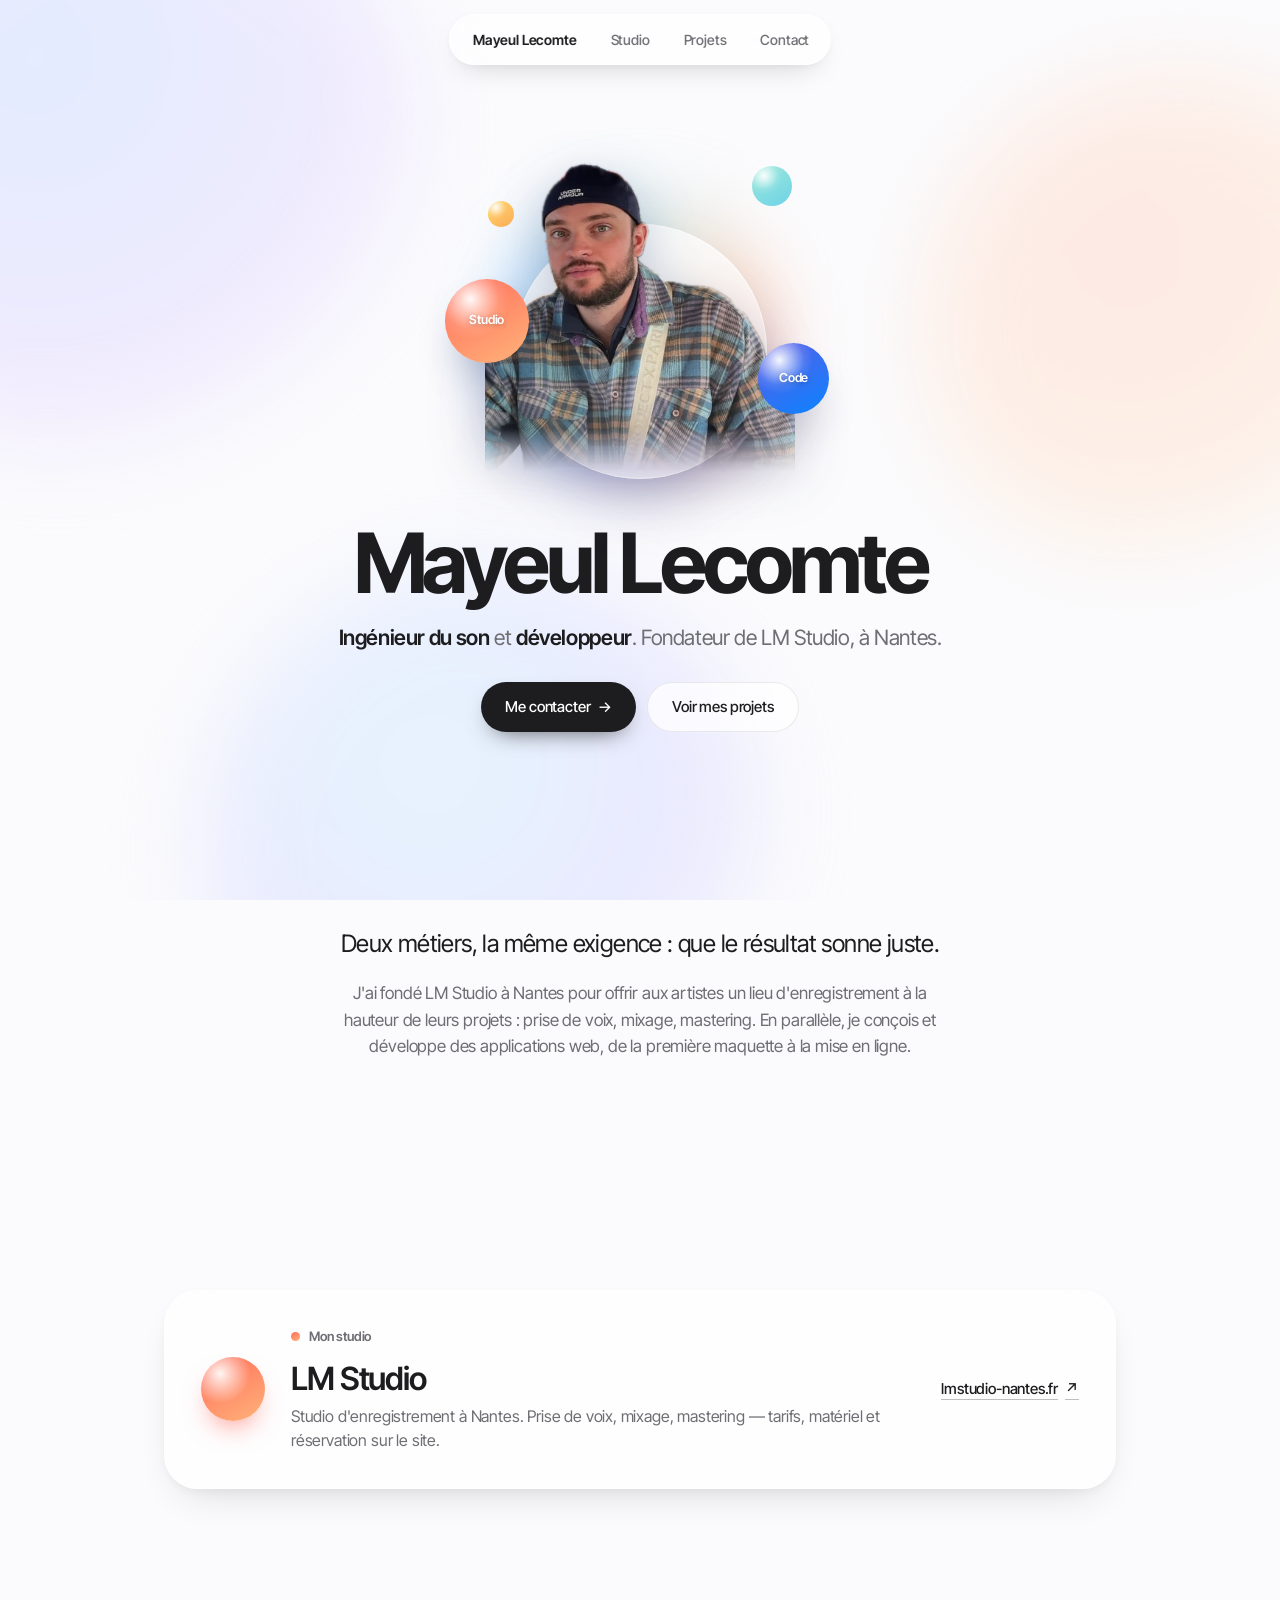
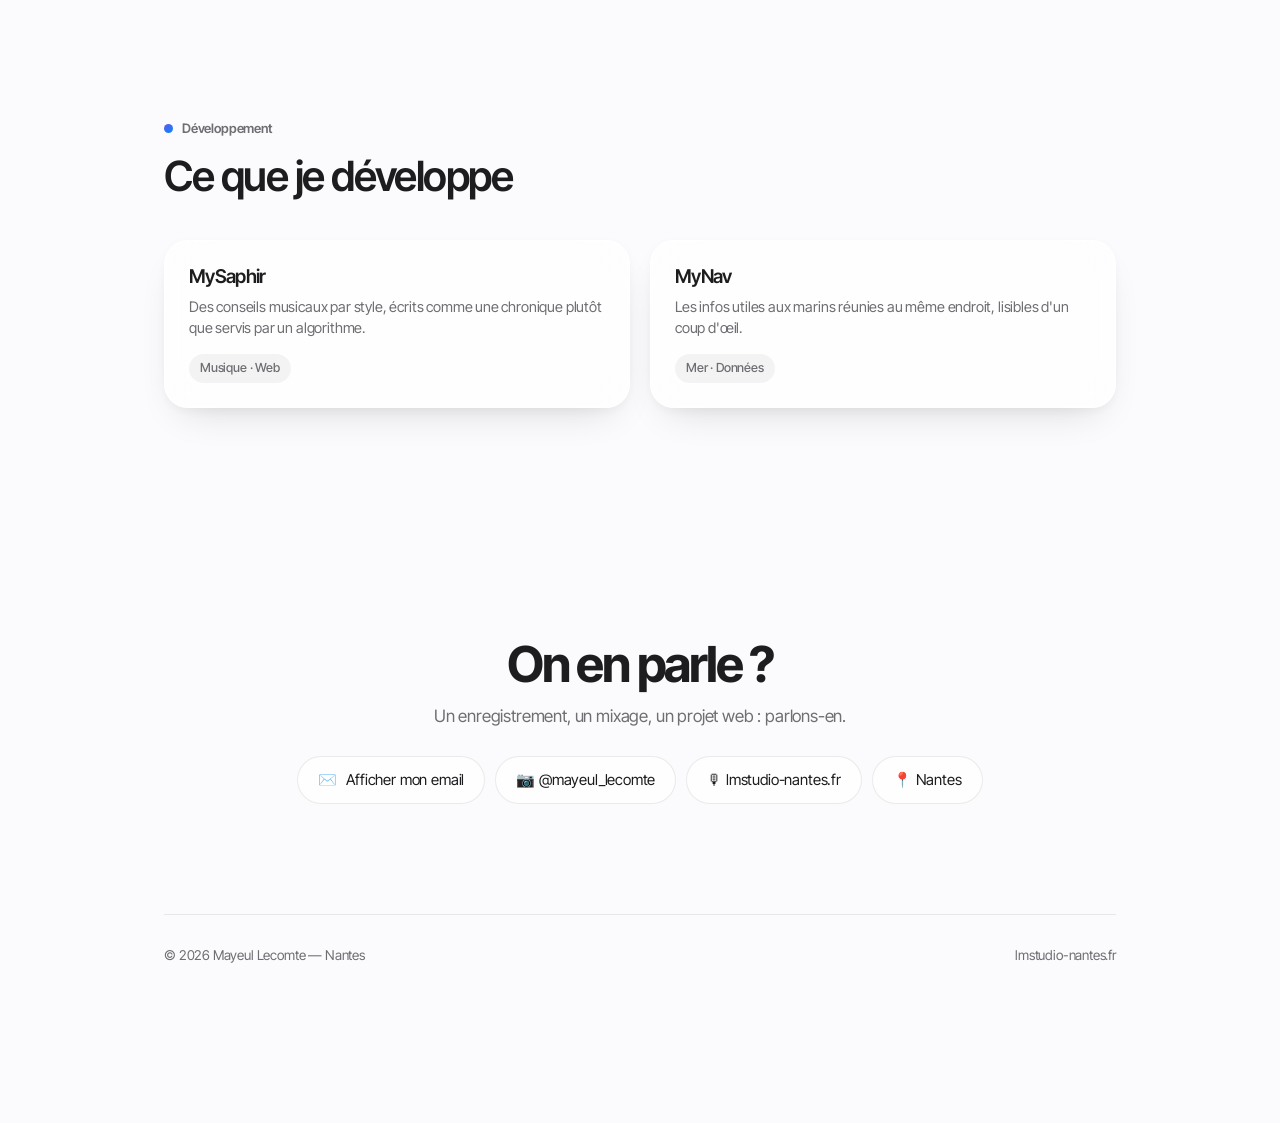
==== commit 093b30e7: "Positionnement ingenieur du son + developpeur, cadrage des bulles" ====
--- a/index.html
+++ b/index.html
@@ -4,8 +4,8 @@
 <meta charset="utf-8">
 <meta name="viewport" content="width=device-width, initial-scale=1, viewport-fit=cover">
 
-<title>Mayeul Lecomte — Créateur de LM Studio, développeur à Nantes</title>
-<meta name="description" content="Mayeul Lecomte, Nantes. Créateur de LM Studio, studio d'enregistrement, et développeur d'applications web. Site officiel.">
+<title>Mayeul Lecomte — Ingénieur du son et développeur, Nantes</title>
+<meta name="description" content="Mayeul Lecomte, ingénieur du son et développeur à Nantes. Fondateur de LM Studio, studio d'enregistrement. Prise de voix, mixage, mastering et applications web.">
 <meta name="author" content="Mayeul Lecomte">
 <link rel="canonical" href="https://mayeullecomte.github.io/">
 <meta name="robots" content="index, follow, max-image-preview:large">
@@ -13,16 +13,16 @@
 
 <meta property="og:type" content="profile">
 <meta property="og:site_name" content="Mayeul Lecomte">
-<meta property="og:title" content="Mayeul Lecomte — Créateur de LM Studio, développeur">
-<meta property="og:description" content="Mayeul Lecomte, Nantes. Créateur du studio d'enregistrement LM Studio et développeur d'applications web.">
+<meta property="og:title" content="Mayeul Lecomte — Ingénieur du son et développeur">
+<meta property="og:description" content="Ingénieur du son et développeur à Nantes. Fondateur de LM Studio, studio d'enregistrement.">
 <meta property="og:url" content="https://mayeullecomte.github.io/">
 <meta property="og:image" content="https://mayeullecomte.github.io/assets/og.jpg">
 <meta property="og:locale" content="fr_FR">
 <meta property="profile:first_name" content="Mayeul">
 <meta property="profile:last_name" content="Lecomte">
 <meta name="twitter:card" content="summary_large_image">
-<meta name="twitter:title" content="Mayeul Lecomte — Créateur de LM Studio, développeur">
-<meta name="twitter:description" content="Créateur du studio d'enregistrement LM Studio à Nantes. Développeur.">
+<meta name="twitter:title" content="Mayeul Lecomte — Ingénieur du son et développeur">
+<meta name="twitter:description" content="Ingénieur du son et développeur à Nantes. Fondateur de LM Studio.">
 <meta name="twitter:image" content="https://mayeullecomte.github.io/assets/og.jpg">
 
 <link rel="preconnect" href="https://fonts.googleapis.com">
@@ -40,7 +40,7 @@
   "familyName":"Lecomte",
   "url":"https://mayeullecomte.github.io/",
   "image":"https://mayeullecomte.github.io/assets/og.jpg",
-  "jobTitle":["Fondateur de LM Studio","Développeur web"],
+  "jobTitle":["Ingénieur du son","Développeur web","Fondateur de LM Studio"],
   "address":{"@type":"PostalAddress","addressLocality":"Nantes","postalCode":"44000","addressCountry":"FR"},
   "worksFor":{
     "@type":"Organization",
@@ -49,7 +49,7 @@
     "description":"Studio d'enregistrement à Nantes",
     "address":{"@type":"PostalAddress","streetAddress":"88 avenue de la Baraudière","addressLocality":"Nantes","postalCode":"44000","addressCountry":"FR"}
   },
-  "knowsAbout":["Studio d'enregistrement","Mixage","Mastering","Développement web","JavaScript"],
+  "knowsAbout":["Ingénierie du son","Prise de voix","Mixage","Mastering","Développement web","JavaScript"],
   "sameAs":["https://lmstudio-nantes.fr","https://www.instagram.com/mayeul_lecomte/"]
 }
 </script>
@@ -81,7 +81,7 @@
     </div>
 
     <h1>Mayeul Lecomte</h1>
-    <p class="role">Créateur de <b>LM Studio</b>, à Nantes. Et <b>développeur</b>.</p>
+    <p class="role"><b>Ingénieur du son</b> et <b>développeur</b>. Fondateur de LM&nbsp;Studio, à Nantes.</p>
 
     <div class="cta">
       <a class="btn btn-primary reveal-mail" href="#contact"><span class="lbl">Me contacter</span> <span class="arrow">→</span></a>
@@ -90,8 +90,8 @@
   </section>
 
   <section class="wrap intro rise">
-    <p>Bonjour. Je passe mes journées entre deux tables&nbsp;: une console d'enregistrement et un clavier.</p>
-    <p>J'ai monté LM Studio à Nantes pour que les artistes du coin aient un endroit où poser leur voix sans se ruiner. Le reste du temps, je développe des applications web — de l'idée à la mise en ligne, seul aux commandes.</p>
+    <p>Deux métiers, la même exigence&nbsp;: que le résultat sonne juste.</p>
+    <p>J'ai fondé LM Studio à Nantes pour offrir aux artistes un lieu d'enregistrement à la hauteur de leurs projets&nbsp;: prise de voix, mixage, mastering. En parallèle, je conçois et développe des applications web, de la première maquette à la mise en ligne.</p>
   </section>
 
   <section id="studio" class="wrap">
@@ -100,7 +100,7 @@
       <div class="txt">
         <div class="eyebrow warm"><i></i> Mon studio</div>
         <h2>LM Studio</h2>
-        <p>Studio d'enregistrement à Nantes. Tout s'y passe&nbsp;: tarifs, matériel, réservation.</p>
+        <p>Studio d'enregistrement à Nantes. Prise de voix, mixage, mastering&nbsp;— tarifs, matériel et réservation sur le site.</p>
       </div>
       <span class="go"><span>lmstudio-nantes.fr</span> <span class="arrow">↗</span></span>
     </a>
@@ -108,7 +108,7 @@
 
   <section id="projets" class="wrap rise">
     <div class="eyebrow"><i></i> Développement</div>
-    <h2 style="font-size:clamp(1.8rem,4.2vw,2.6rem)">Ce que je construis</h2>
+    <h2 style="font-size:clamp(1.8rem,4.2vw,2.6rem)">Ce que je développe</h2>
     <div class="grid3">
       <div class="card proj">
         <h3>MySaphir</h3>
@@ -125,7 +125,7 @@
 
   <section id="contact" class="wrap contact rise">
     <h2>On en parle&nbsp;?</h2>
-    <p>Un morceau à enregistrer, un projet à développer.</p>
+    <p>Un enregistrement, un mixage, un projet web&nbsp;: parlons-en.</p>
     <div class="pills">
       <a class="pill reveal-mail" href="#contact"><span class="ico">✉️</span> <span class="lbl">Afficher mon email</span></a>
       <a class="pill" href="https://www.instagram.com/mayeul_lecomte/" target="_blank" rel="noopener">📷 @mayeul_lecomte</a>
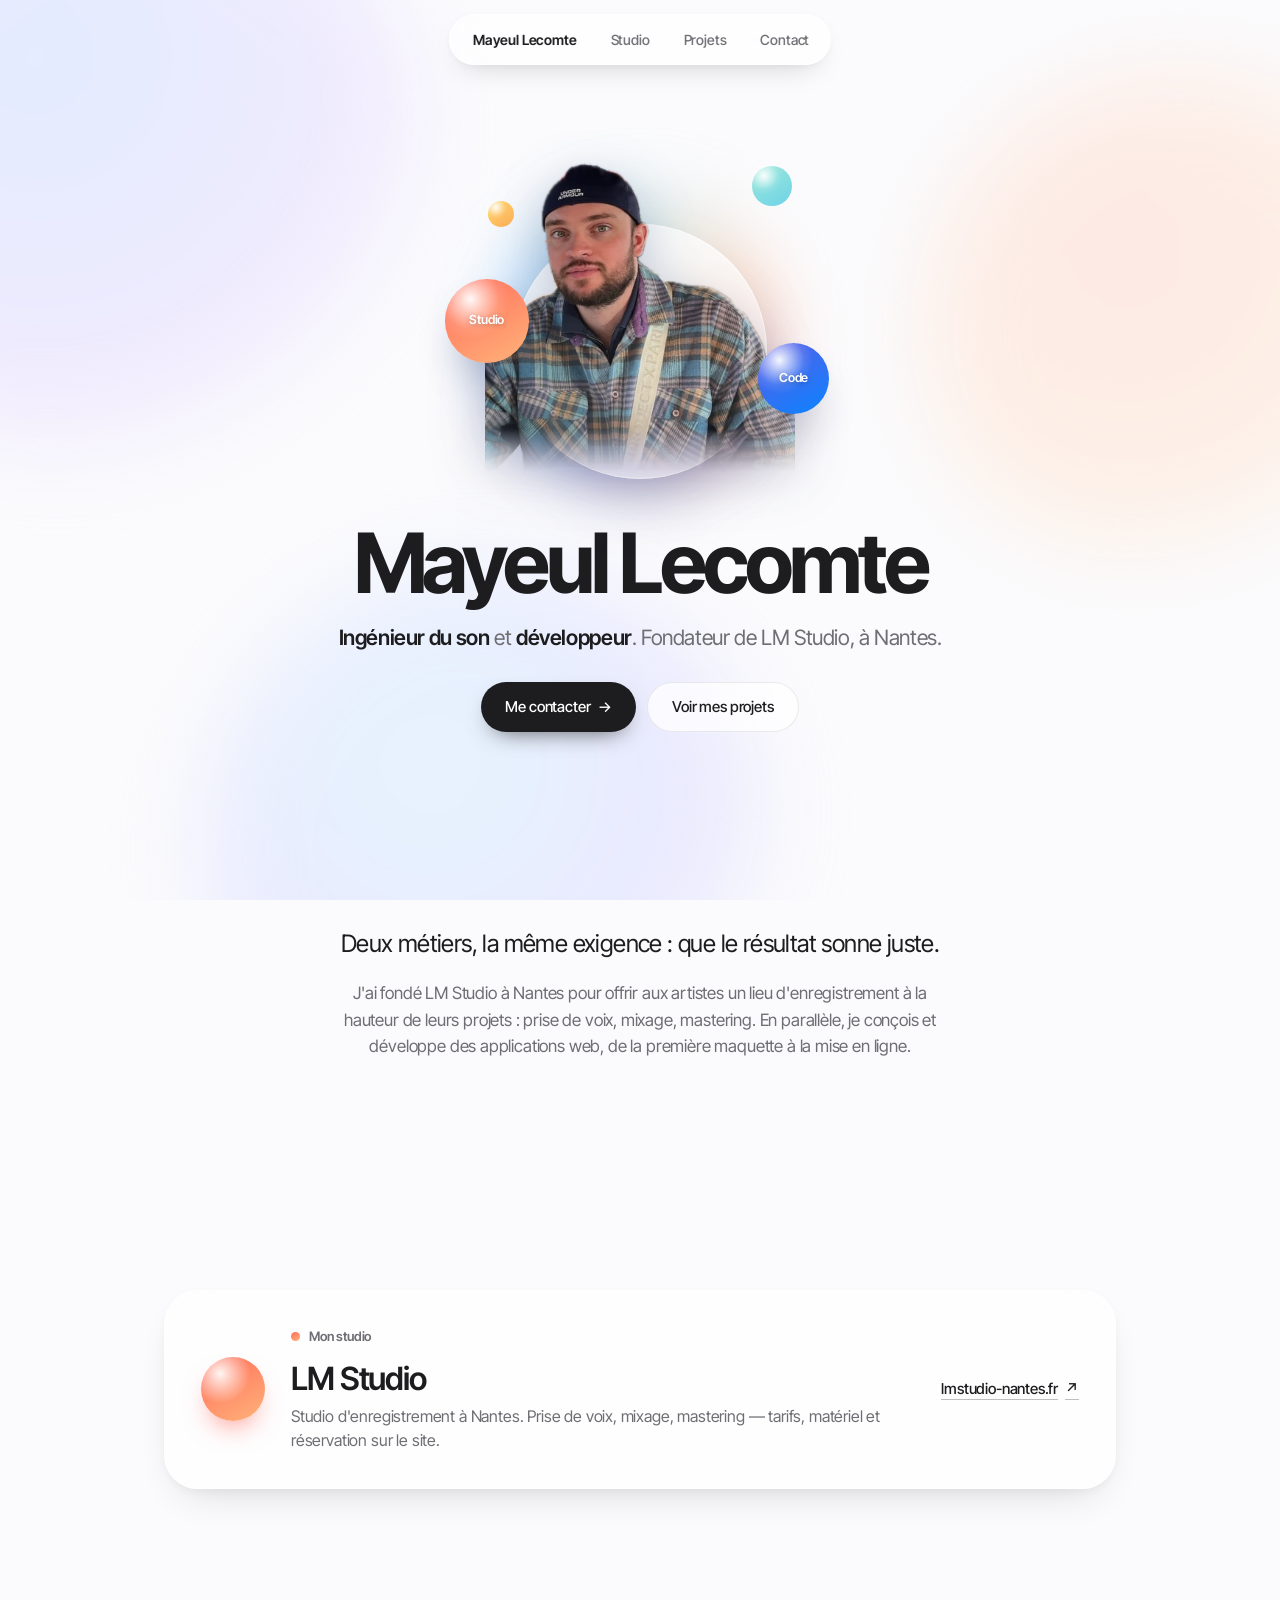
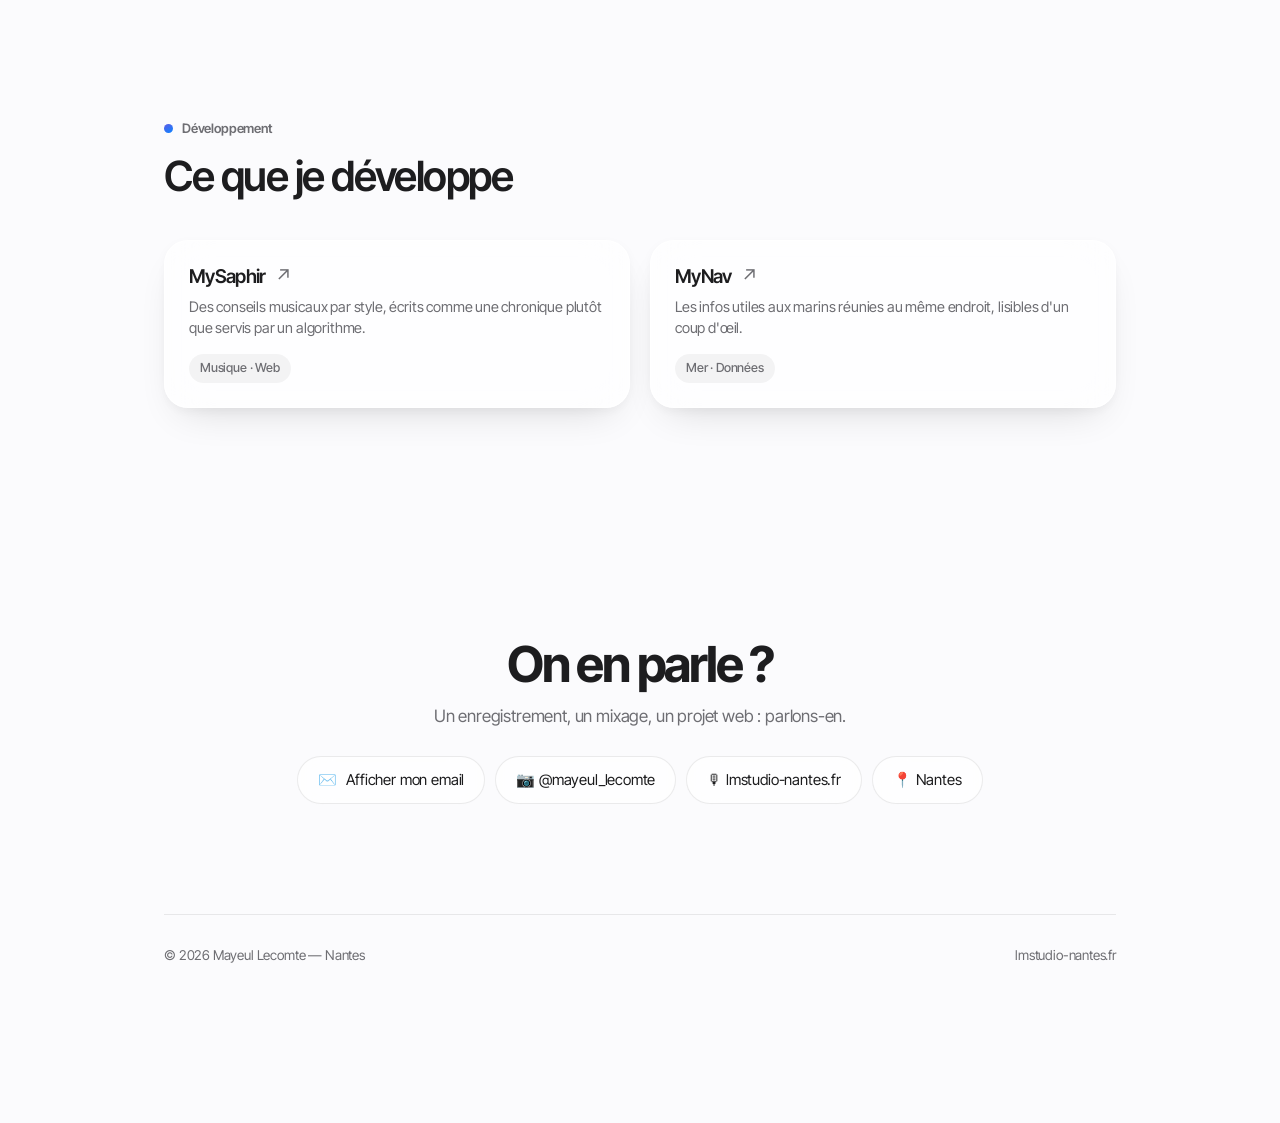
==== commit e5496389: "Cartes projets cliquables vers MySaphir et MyNav" ====
--- a/index.html
+++ b/index.html
@@ -110,16 +110,16 @@
     <div class="eyebrow"><i></i> Développement</div>
     <h2 style="font-size:clamp(1.8rem,4.2vw,2.6rem)">Ce que je développe</h2>
     <div class="grid3">
-      <div class="card proj">
-        <h3>MySaphir</h3>
+      <a class="card proj" href="https://mayeullecomte.github.io/sillon/" target="_blank" rel="noopener">
+        <h3>MySaphir <span class="arrow">↗</span></h3>
         <p>Des conseils musicaux par style, écrits comme une chronique plutôt que servis par un algorithme.</p>
         <span class="tag">Musique · Web</span>
-      </div>
-      <div class="card proj">
-        <h3>MyNav</h3>
+      </a>
+      <a class="card proj" href="https://mayeullecomte.github.io/veille-marine/" target="_blank" rel="noopener">
+        <h3>MyNav <span class="arrow">↗</span></h3>
         <p>Les infos utiles aux marins réunies au même endroit, lisibles d'un coup d'œil.</p>
         <span class="tag">Mer · Données</span>
-      </div>
+      </a>
     </div>
   </section>
 
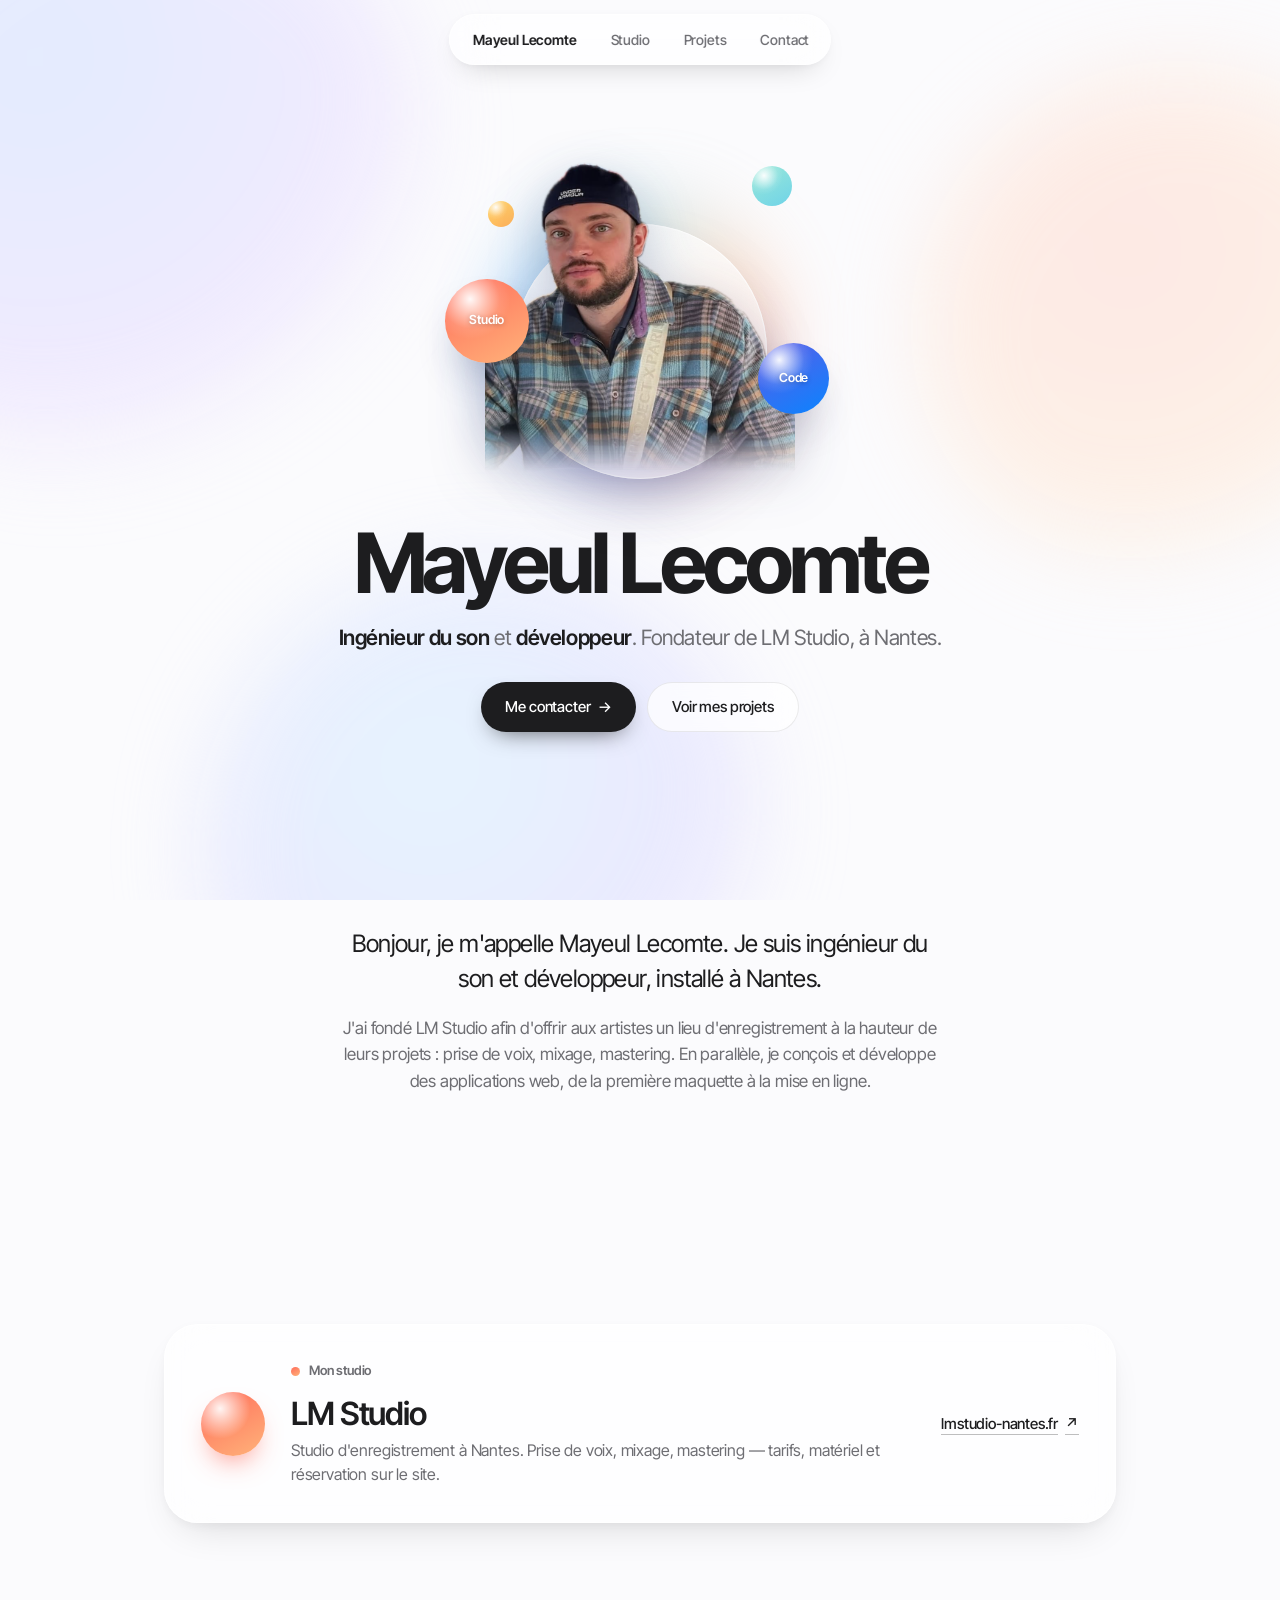
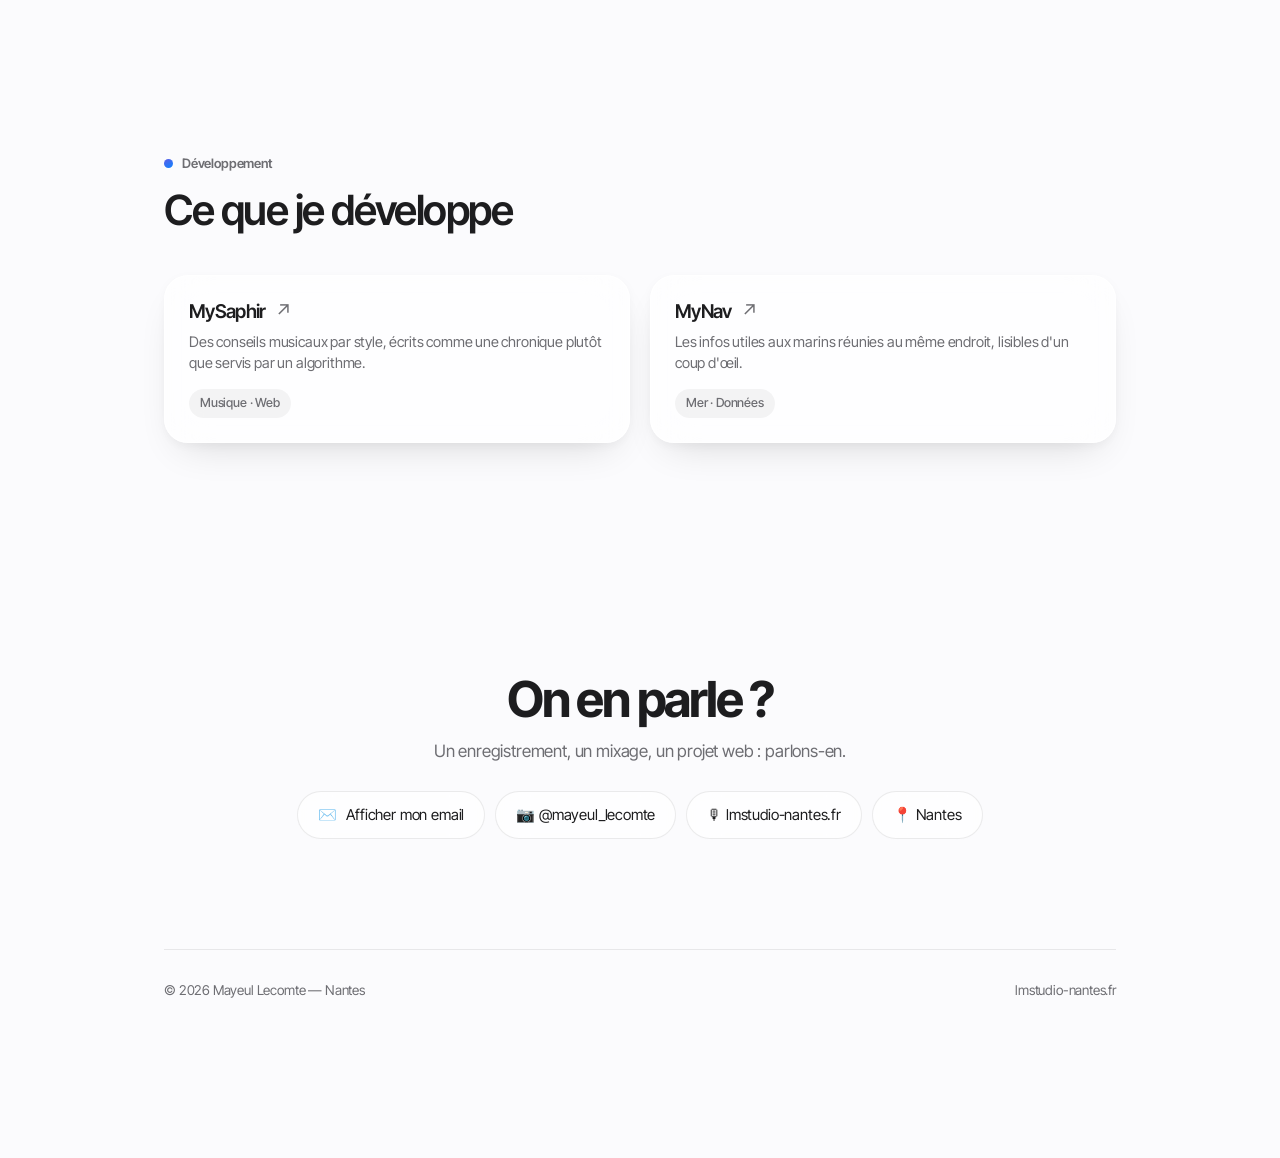
==== commit 5c01d940: "Presentation formelle avec salutation" ====
--- a/index.html
+++ b/index.html
@@ -90,8 +90,8 @@
   </section>
 
   <section class="wrap intro rise">
-    <p>Deux métiers, la même exigence&nbsp;: que le résultat sonne juste.</p>
-    <p>J'ai fondé LM Studio à Nantes pour offrir aux artistes un lieu d'enregistrement à la hauteur de leurs projets&nbsp;: prise de voix, mixage, mastering. En parallèle, je conçois et développe des applications web, de la première maquette à la mise en ligne.</p>
+    <p>Bonjour, je m'appelle Mayeul Lecomte. Je suis ingénieur du son et développeur, installé à Nantes.</p>
+    <p>J'ai fondé LM Studio afin d'offrir aux artistes un lieu d'enregistrement à la hauteur de leurs projets&nbsp;: prise de voix, mixage, mastering. En parallèle, je conçois et développe des applications web, de la première maquette à la mise en ligne.</p>
   </section>
 
   <section id="studio" class="wrap">
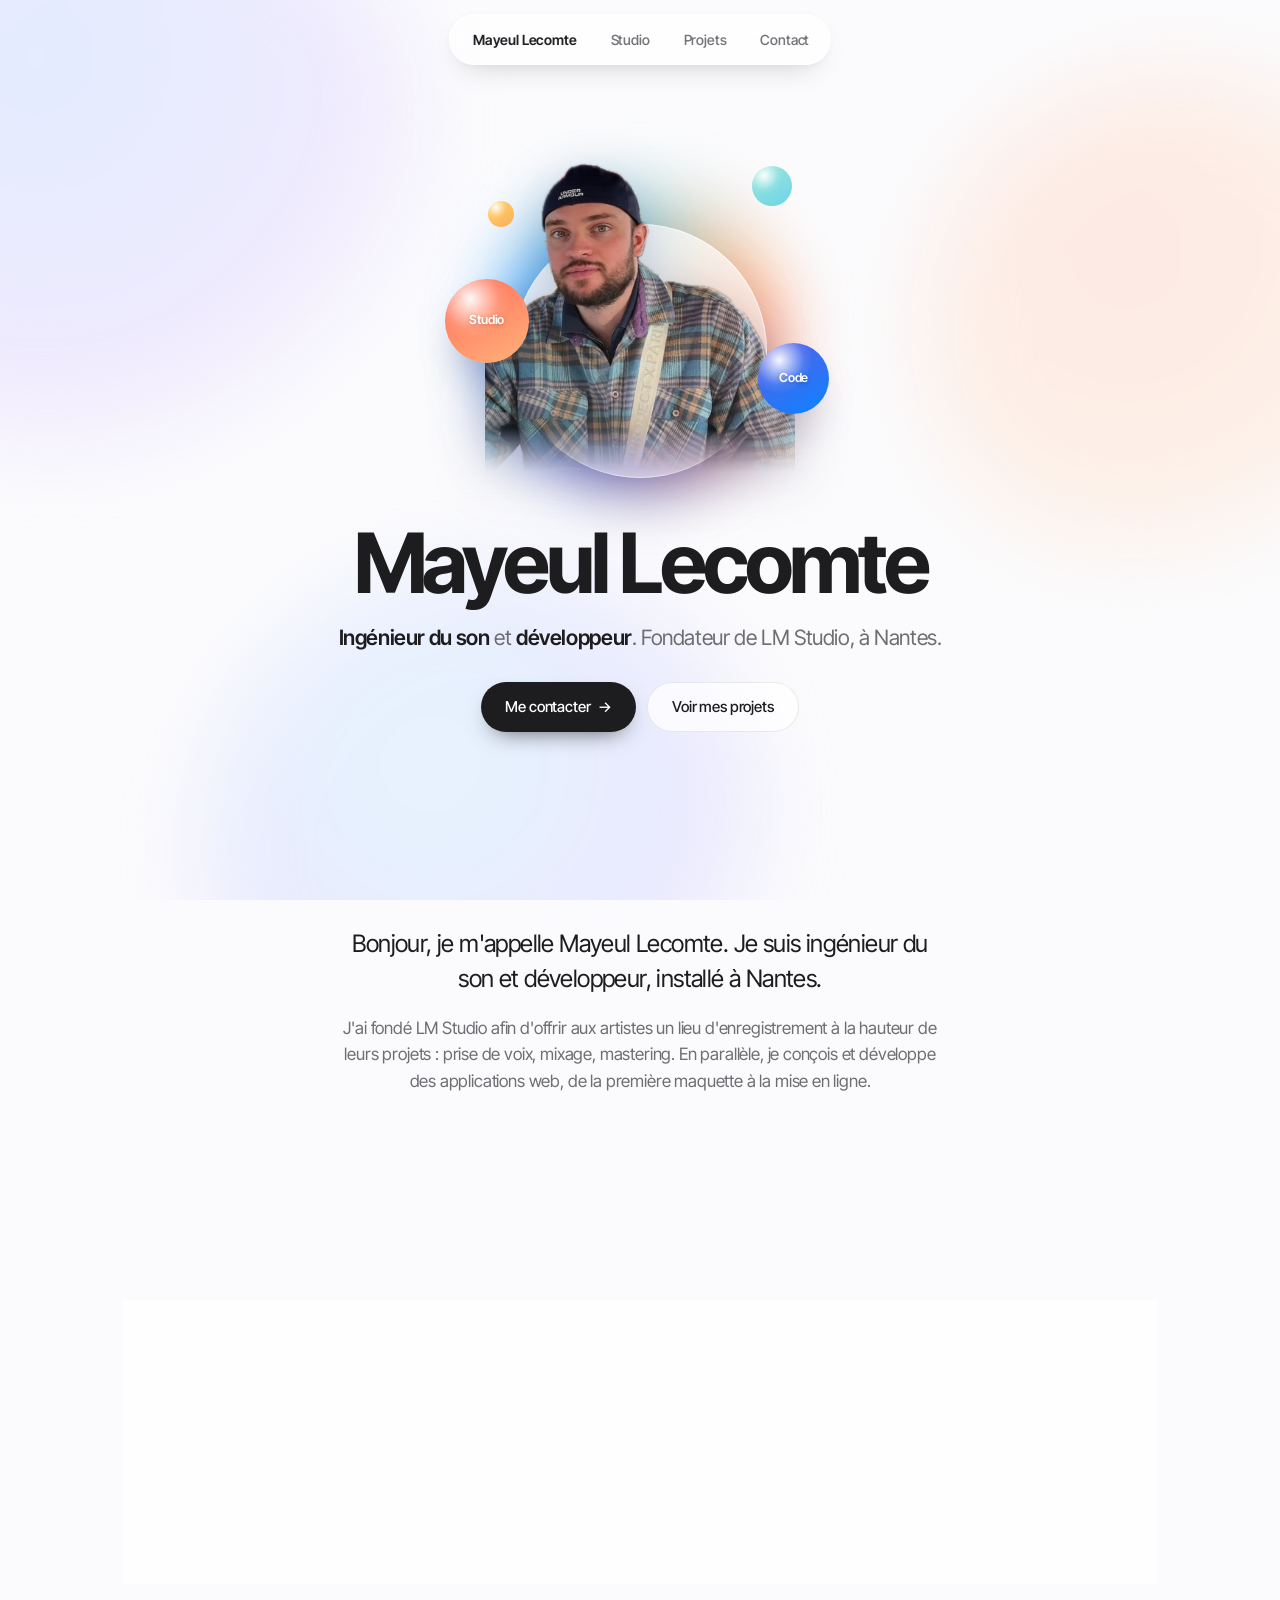
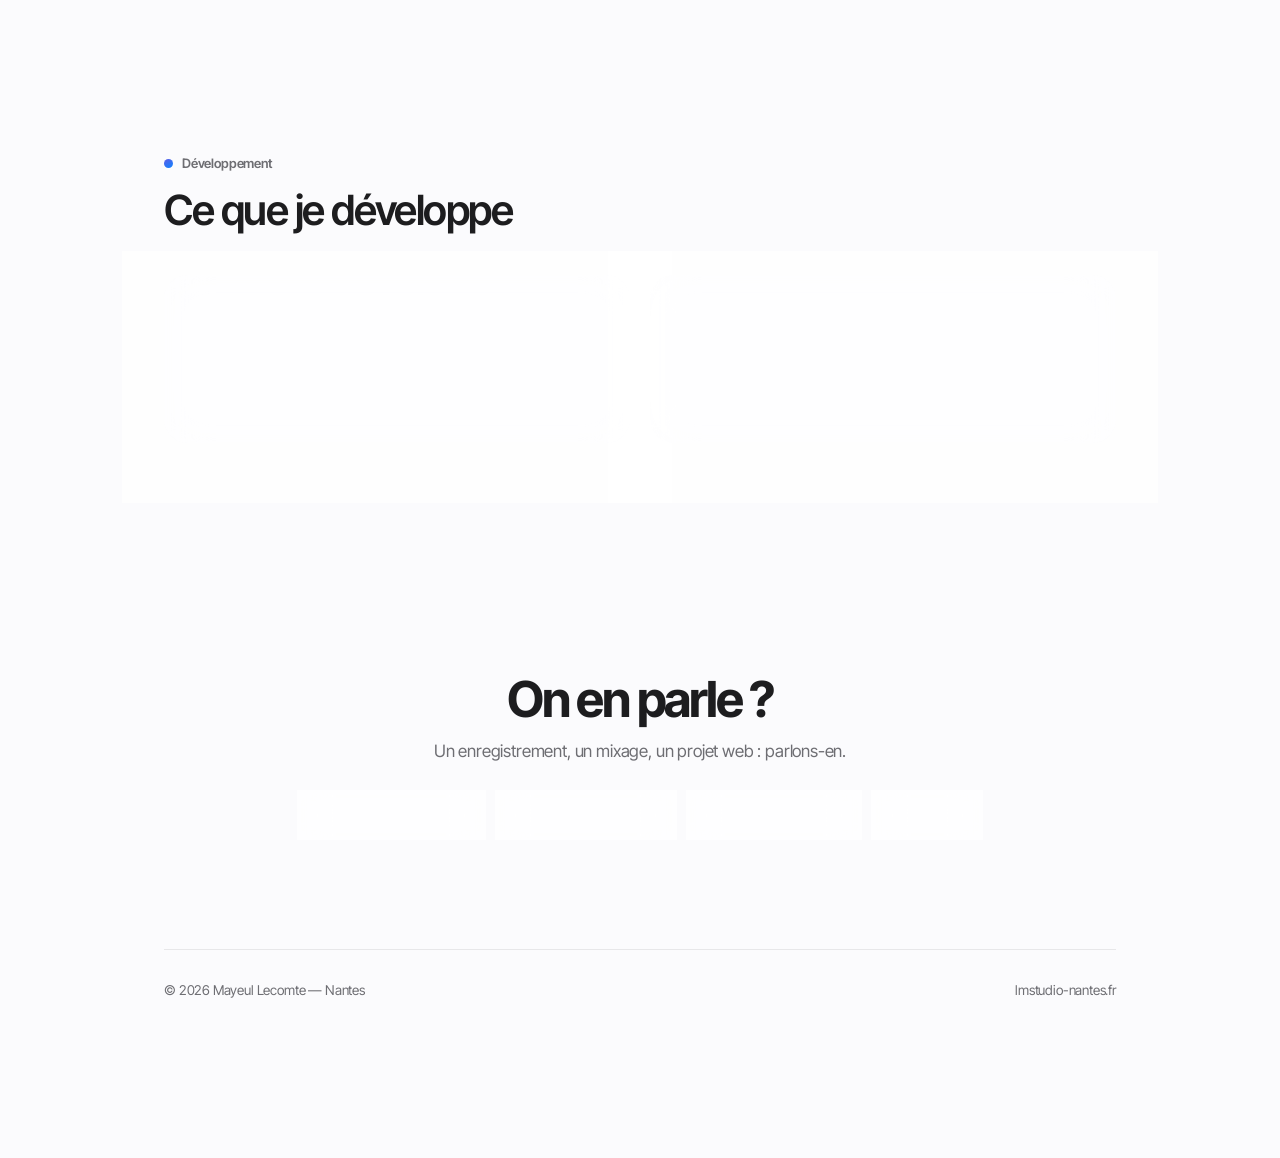
==== commit 205cbfe3: "Animations : ouverture orchestree, decor vivant, apparitions en cascade" ====
--- a/index.html
+++ b/index.html
@@ -55,6 +55,7 @@
 </script>
 
 <link rel="stylesheet" href="assets/style.css">
+<noscript><style>.rise,.grid3 .card,.pills .pill{opacity:1!important;transform:none!important}</style></noscript>
 </head>
 <body>
 
@@ -80,7 +81,7 @@
       <div class="orb o4" aria-hidden="true"></div>
     </div>
 
-    <h1>Mayeul Lecomte</h1>
+    <h1><span class="line">Mayeul Lecomte</span></h1>
     <p class="role"><b>Ingénieur du son</b> et <b>développeur</b>. Fondateur de LM&nbsp;Studio, à Nantes.</p>
 
     <div class="cta">
@@ -109,7 +110,7 @@
   <section id="projets" class="wrap rise">
     <div class="eyebrow"><i></i> Développement</div>
     <h2 style="font-size:clamp(1.8rem,4.2vw,2.6rem)">Ce que je développe</h2>
-    <div class="grid3">
+    <div class="grid3 reveal">
       <a class="card proj" href="https://mayeullecomte.github.io/sillon/" target="_blank" rel="noopener">
         <h3>MySaphir <span class="arrow">↗</span></h3>
         <p>Des conseils musicaux par style, écrits comme une chronique plutôt que servis par un algorithme.</p>
@@ -126,7 +127,7 @@
   <section id="contact" class="wrap contact rise">
     <h2>On en parle&nbsp;?</h2>
     <p>Un enregistrement, un mixage, un projet web&nbsp;: parlons-en.</p>
-    <div class="pills">
+    <div class="pills reveal">
       <a class="pill reveal-mail" href="#contact"><span class="ico">✉️</span> <span class="lbl">Afficher mon email</span></a>
       <a class="pill" href="https://www.instagram.com/mayeul_lecomte/" target="_blank" rel="noopener">📷 @mayeul_lecomte</a>
       <a class="pill" href="https://lmstudio-nantes.fr" target="_blank" rel="noopener">🎙 lmstudio-nantes.fr</a>
--- a/assets/style.css
+++ b/assets/style.css
@@ -190,3 +190,66 @@
   *{animation:none!important;transition:none!important;scroll-behavior:auto!important}
   .rise{opacity:1;transform:none}
 }
+
+/* ============================================================
+   ANIMATIONS
+   ============================================================ */
+
+/* --- séquence d'ouverture --- */
+@keyframes rise-in{from{opacity:0;transform:translateY(28px)}to{opacity:1;transform:none}}
+@keyframes pop-in{0%{opacity:0;transform:scale(.35)}68%{transform:scale(1.08)}100%{opacity:1;transform:scale(1)}}
+@keyframes nav-drop{from{opacity:0;transform:translate(-50%,-26px)}to{opacity:1;transform:translate(-50%,0)}}
+@keyframes photo-in{from{opacity:0;transform:translateY(30px) scale(.94)}to{opacity:1;transform:none}}
+@keyframes disc-in{from{opacity:0;transform:scale(.7)}to{opacity:1;transform:scale(1)}}
+@keyframes mask-up{from{transform:translateY(105%)}to{transform:translateY(0)}}
+
+.nav{animation:nav-drop .8s cubic-bezier(.2,.8,.3,1) .05s both}
+.me{animation:photo-in 1s cubic-bezier(.2,.8,.3,1) .18s both}
+.disc{animation:disc-in .9s cubic-bezier(.2,.8,.3,1) .1s both}
+.halo{animation:disc-in 1.2s ease-out .1s both, halo-spin 34s linear infinite 1.3s}
+.hero h1{overflow:hidden;padding-bottom:.14em;margin-bottom:-.14em}
+.hero h1 span.line{display:block;animation:mask-up .95s cubic-bezier(.2,.85,.25,1) .38s both}
+.hero .role{animation:rise-in .8s cubic-bezier(.2,.8,.3,1) .62s both}
+.hero .cta{animation:rise-in .8s cubic-bezier(.2,.8,.3,1) .76s both}
+
+/* les bulles arrivent une à une, puis se mettent à flotter */
+.o1{animation:pop-in .8s cubic-bezier(.2,.9,.3,1.3) .8s both, bob 7.5s ease-in-out 1.7s infinite}
+.o2{animation:pop-in .8s cubic-bezier(.2,.9,.3,1.3) .92s both, bob 8.6s ease-in-out 1.9s infinite}
+.o3{animation:pop-in .8s cubic-bezier(.2,.9,.3,1.3) 1.04s both, bob 6.4s ease-in-out 2.0s infinite}
+.o4{animation:pop-in .8s cubic-bezier(.2,.9,.3,1.3) 1.14s both, bob 9.2s ease-in-out 2.2s infinite}
+
+/* --- décor vivant --- */
+@keyframes halo-spin{to{transform:rotate(360deg)}}
+@keyframes drift{from{transform:translate3d(0,0,0) scale(1)}to{transform:translate3d(4vw,-3vh,0) scale(1.14)}}
+.sky span{animation:drift 26s ease-in-out infinite alternate}
+.sky span:nth-child(2){animation-duration:34s;animation-delay:-9s}
+.sky span:nth-child(3){animation-duration:30s;animation-delay:-17s}
+
+/* --- apparition au défilement, en cascade --- */
+.rise{transition-delay:calc(var(--i, 0) * 90ms)}
+.grid3 .card{opacity:0;transform:translateY(24px);transition:opacity .7s cubic-bezier(.2,.7,.3,1),transform .7s cubic-bezier(.2,.7,.3,1),box-shadow .32s ease}
+.grid3.in .card{opacity:1;transform:none}
+.grid3.in .card:nth-child(1){transition-delay:60ms}
+.grid3.in .card:nth-child(2){transition-delay:180ms}
+.grid3.in .card:nth-child(3){transition-delay:300ms}
+.pills .pill{opacity:0;transform:translateY(14px);transition:opacity .55s ease,transform .55s cubic-bezier(.2,.8,.3,1),background .25s ease}
+.pills.in .pill{opacity:1;transform:none}
+.pills.in .pill:nth-child(1){transition-delay:40ms}
+.pills.in .pill:nth-child(2){transition-delay:130ms}
+.pills.in .pill:nth-child(3){transition-delay:220ms}
+.pills.in .pill:nth-child(4){transition-delay:310ms}
+
+/* --- micro-interactions --- */
+.btn:active,.pill:active,.card.link:active{transform:translateY(1px) scale(.985)}
+.nav a{position:relative}
+.card .mark{transition:transform .5s cubic-bezier(.2,.8,.3,1)}
+a.card:hover .mark{transform:scale(1.08) rotate(8deg)}
+.insta:hover .ring{animation:halo-spin 6s linear infinite}
+.proj .tag{transition:background .3s ease,color .3s ease}
+a.proj:hover .tag{background:rgba(10,132,255,.1);color:var(--c2)}
+
+@media (prefers-reduced-motion:reduce){
+  .nav,.me,.disc,.halo,.hero h1 span.line,.hero .role,.hero .cta,
+  .o1,.o2,.o3,.o4,.sky span{animation:none!important}
+  .grid3 .card,.pills .pill{opacity:1!important;transform:none!important}
+}
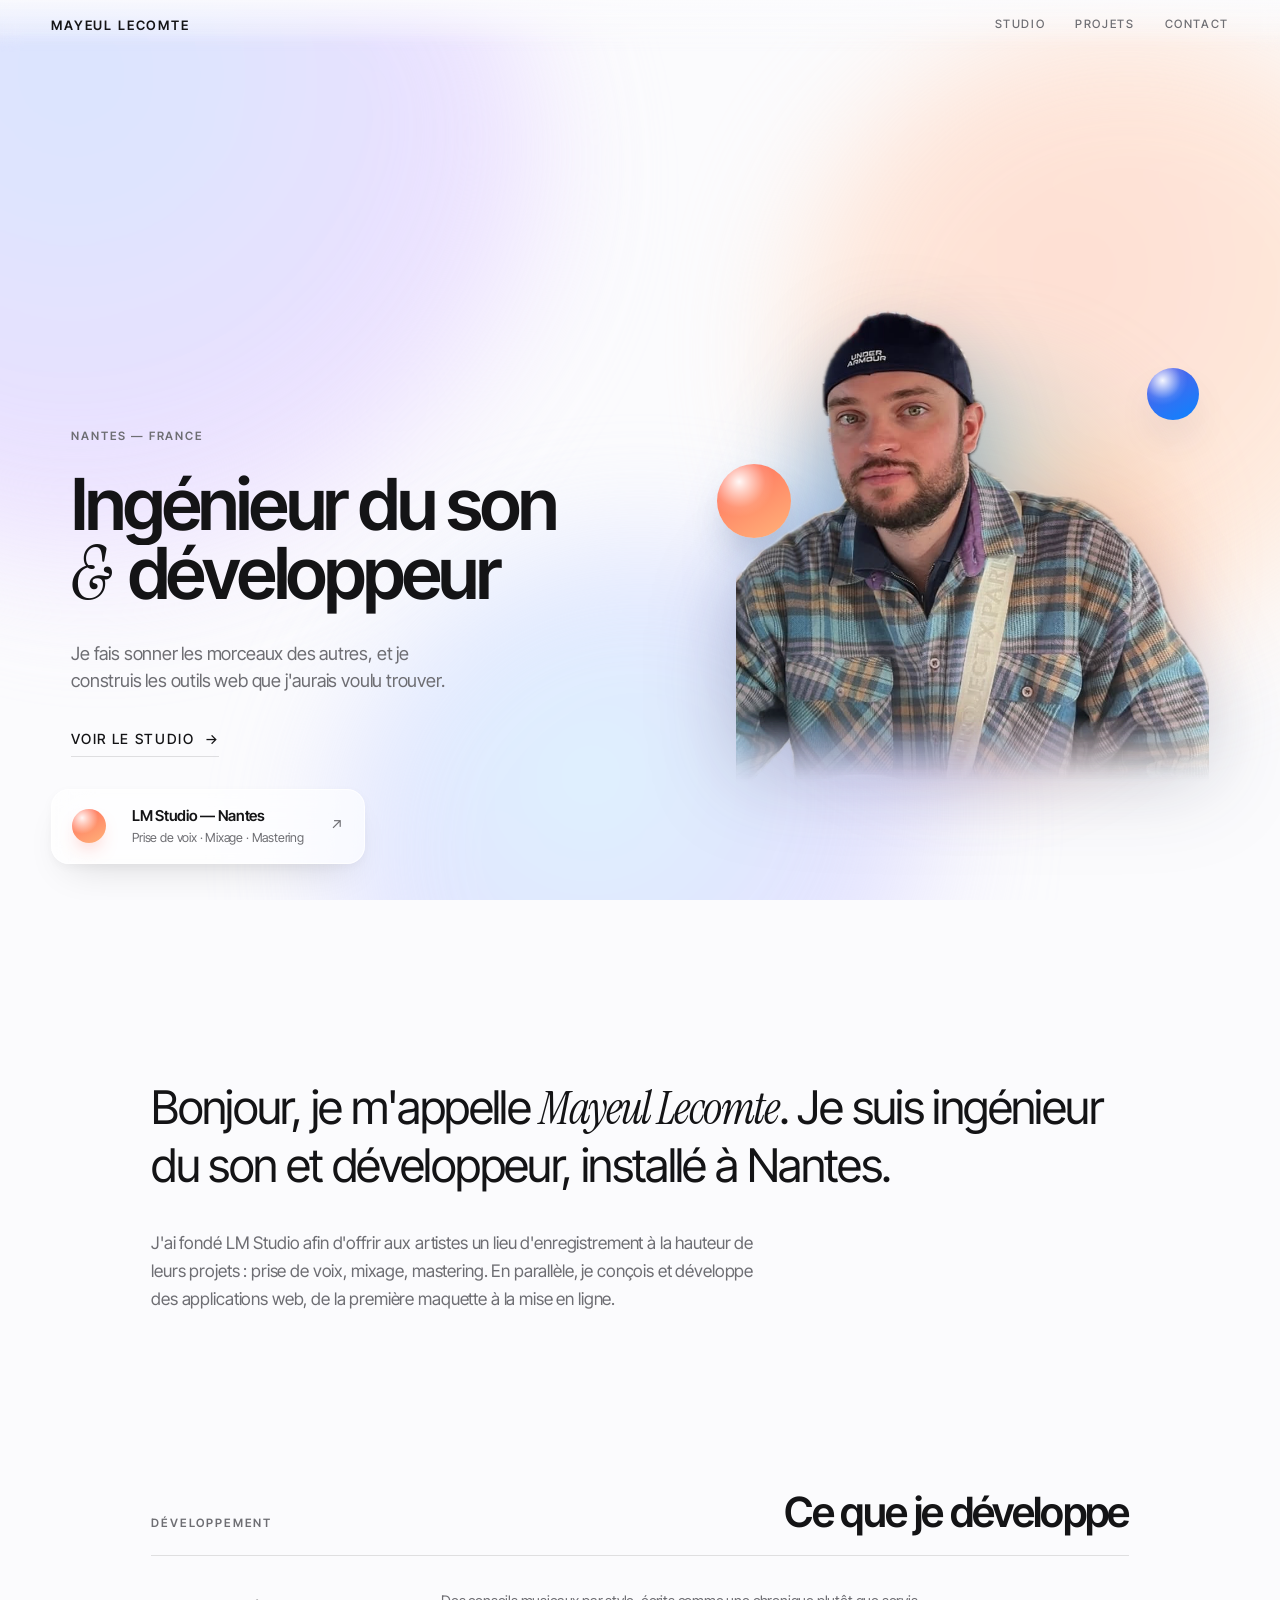
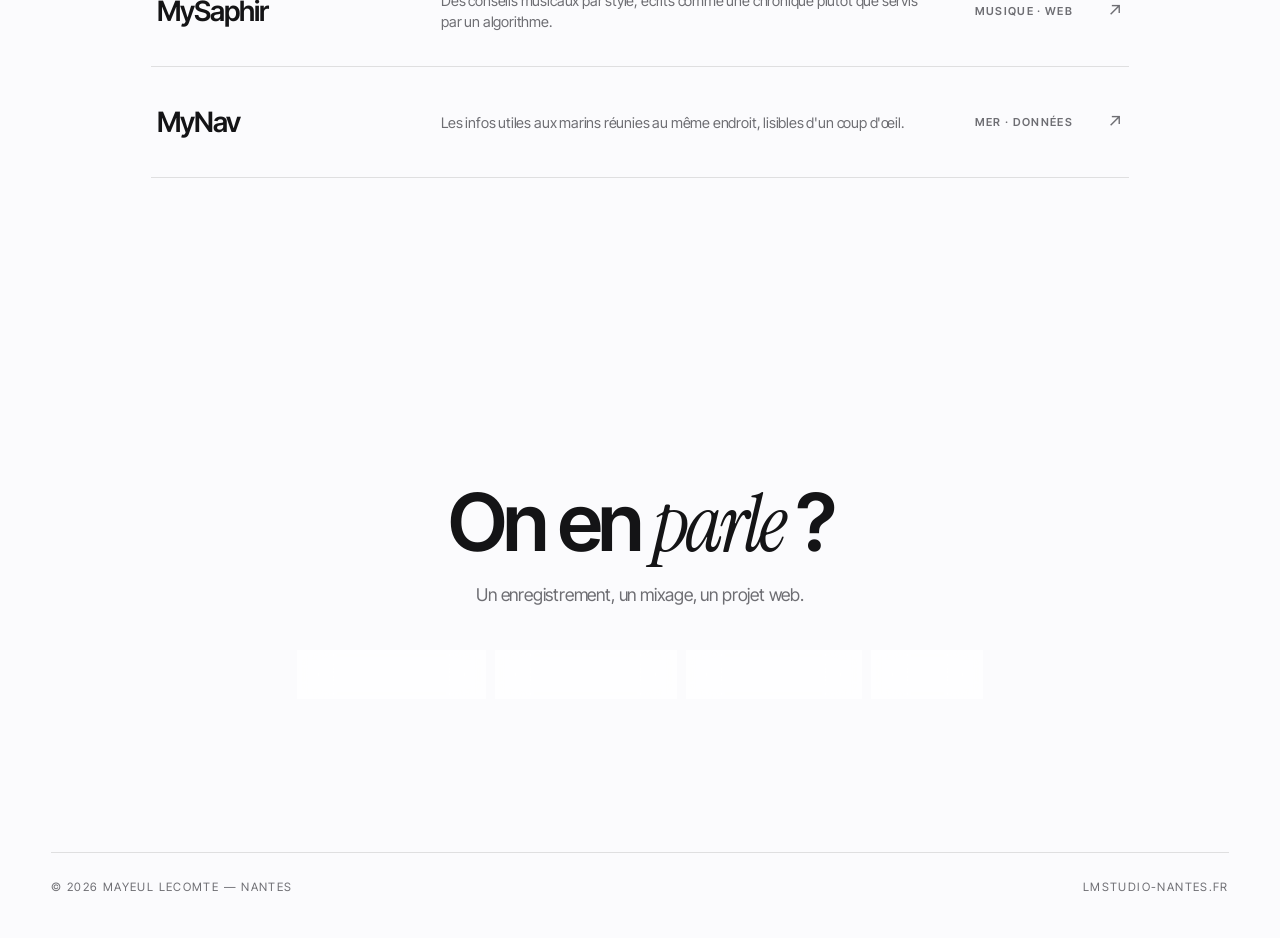
==== commit de480a71: "Refonte editoriale : hero plein cadre, typo large, panneau flottant, index de projets" ====
--- a/index.html
+++ b/index.html
@@ -27,9 +27,11 @@
 
 <link rel="preconnect" href="https://fonts.googleapis.com">
 <link rel="preconnect" href="https://fonts.gstatic.com" crossorigin>
-<link href="https://fonts.googleapis.com/css2?family=Inter+Tight:wght@400;500;600;700&display=swap" rel="stylesheet">
+<link href="https://fonts.googleapis.com/css2?family=Inter+Tight:wght@400;500;600;700&family=Instrument+Serif:ital@0;1&display=swap" rel="stylesheet">
 <link rel="icon" href="data:image/svg+xml,<svg xmlns='http://www.w3.org/2000/svg' viewBox='0 0 100 100'><defs><linearGradient id='g' x1='0' y1='0' x2='1' y2='1'><stop offset='0' stop-color='%235e5ce6'/><stop offset='1' stop-color='%230a84ff'/></linearGradient></defs><circle cx='50' cy='50' r='44' fill='url(%23g)'/><circle cx='36' cy='34' r='13' fill='white' opacity='.6'/></svg>">
 <link rel="apple-touch-icon" href="assets/icon.png">
+<link rel="stylesheet" href="assets/style.css">
+<noscript><style>.rise,.row,.pills .pill{opacity:1!important;transform:none!important}</style></noscript>
 
 <script type="application/ld+json">
 {
@@ -53,98 +55,96 @@
   "sameAs":["https://lmstudio-nantes.fr","https://www.instagram.com/mayeul_lecomte/"]
 }
 </script>
+</head>
+<body id="top">
 
-<link rel="stylesheet" href="assets/style.css">
-<noscript><style>.rise,.grid3 .card,.pills .pill{opacity:1!important;transform:none!important}</style></noscript>
-</head>
-<body>
+<header class="topbar">
+  <a class="mark" href="#top">Mayeul Lecomte</a>
+  <nav>
+    <a href="#studio">Studio</a>
+    <a href="#projets">Projets</a>
+    <a class="keep" href="contact.html">Contact</a>
+  </nav>
+</header>
 
-<div class="sky" aria-hidden="true"><span></span><span></span><span></span></div>
+<main>
 
-<nav class="nav">
-  <a class="brand" href="#top">Mayeul Lecomte</a>
-  <a href="#studio">Studio</a>
-  <a href="#projets">Projets</a>
-  <a class="keep" href="contact.html">Contact</a>
-</nav>
+  <section class="hero">
+    <div class="wash" aria-hidden="true"><span></span><span></span><span></span></div>
 
-<main id="top">
+    <div class="hero-inner">
+      <div class="hero-text">
+        <p class="eyebrow">Nantes — France</p>
+        <h1>
+          <span class="l"><span>Ingénieur du son</span></span>
+          <span class="l"><span><span class="amp">&amp;</span> développeur</span></span>
+        </h1>
+        <p class="lede">Je fais sonner les morceaux des autres, et je construis les outils web que j'aurais voulu trouver.</p>
+        <a class="cta-line" href="#studio">Voir le studio <span aria-hidden="true">→</span></a>
+      </div>
 
-  <section class="hero wrap">
-    <div class="stage">
-      <div class="halo" aria-hidden="true"></div>
-      <div class="disc" aria-hidden="true"></div>
-      <img class="me" src="assets/mayeul.png" alt="Mayeul Lecomte, créateur de LM Studio à Nantes" width="842" height="860" fetchpriority="high">
-      <div class="orb o1" aria-hidden="true"><b>Studio</b></div>
-      <div class="orb o2" aria-hidden="true"><b>Code</b></div>
-      <div class="orb o3" aria-hidden="true"></div>
-      <div class="orb o4" aria-hidden="true"></div>
+      <div class="hero-figure">
+        <div class="glow" aria-hidden="true"></div>
+        <img class="me" src="assets/mayeul.png" alt="Mayeul Lecomte, ingénieur du son et développeur à Nantes" width="842" height="860" fetchpriority="high">
+        <span class="orb o1" aria-hidden="true"></span>
+        <span class="orb o2" aria-hidden="true"></span>
+      </div>
     </div>
 
-    <h1><span class="line">Mayeul Lecomte</span></h1>
-    <p class="role"><b>Ingénieur du son</b> et <b>développeur</b>. Fondateur de LM&nbsp;Studio, à Nantes.</p>
-
-    <div class="cta">
-      <a class="btn btn-primary reveal-mail" href="#contact"><span class="lbl">Me contacter</span> <span class="arrow">→</span></a>
-      <a class="btn btn-ghost" href="#projets">Voir mes projets</a>
-    </div>
-  </section>
-
-  <section class="wrap intro rise">
-    <p>Bonjour, je m'appelle Mayeul Lecomte. Je suis ingénieur du son et développeur, installé à Nantes.</p>
-    <p>J'ai fondé LM Studio afin d'offrir aux artistes un lieu d'enregistrement à la hauteur de leurs projets&nbsp;: prise de voix, mixage, mastering. En parallèle, je conçois et développe des applications web, de la première maquette à la mise en ligne.</p>
-  </section>
-
-  <section id="studio" class="wrap">
-    <a class="card studio rise" href="https://lmstudio-nantes.fr" target="_blank" rel="noopener">
-      <div class="mark" aria-hidden="true"></div>
-      <div class="txt">
-        <div class="eyebrow warm"><i></i> Mon studio</div>
-        <h2>LM Studio</h2>
-        <p>Studio d'enregistrement à Nantes. Prise de voix, mixage, mastering&nbsp;— tarifs, matériel et réservation sur le site.</p>
-      </div>
-      <span class="go"><span>lmstudio-nantes.fr</span> <span class="arrow">↗</span></span>
+    <a class="panel" id="studio" href="https://lmstudio-nantes.fr" target="_blank" rel="noopener">
+      <span class="dot" aria-hidden="true"></span>
+      <span>
+        <b>LM Studio — Nantes</b>
+        <small>Prise de voix · Mixage · Mastering</small>
+      </span>
+      <span class="go" aria-hidden="true">↗</span>
     </a>
   </section>
 
-  <section id="projets" class="wrap rise">
-    <div class="eyebrow"><i></i> Développement</div>
-    <h2 style="font-size:clamp(1.8rem,4.2vw,2.6rem)">Ce que je développe</h2>
-    <div class="grid3 reveal">
-      <a class="card proj" href="https://mayeullecomte.github.io/sillon/" target="_blank" rel="noopener">
-        <h3>MySaphir <span class="arrow">↗</span></h3>
-        <p>Des conseils musicaux par style, écrits comme une chronique plutôt que servis par un algorithme.</p>
-        <span class="tag">Musique · Web</span>
-      </a>
-      <a class="card proj" href="https://mayeullecomte.github.io/veille-marine/" target="_blank" rel="noopener">
-        <h3>MyNav <span class="arrow">↗</span></h3>
-        <p>Les infos utiles aux marins réunies au même endroit, lisibles d'un coup d'œil.</p>
-        <span class="tag">Mer · Données</span>
-      </a>
-    </div>
+  <section class="statement rise">
+    <p>Bonjour, je m'appelle <span class="s">Mayeul Lecomte</span>. Je suis ingénieur du son et développeur, installé à Nantes.</p>
+    <p class="sub">J'ai fondé LM Studio afin d'offrir aux artistes un lieu d'enregistrement à la hauteur de leurs projets : prise de voix, mixage, mastering. En parallèle, je conçois et développe des applications web, de la première maquette à la mise en ligne.</p>
   </section>
 
-  <section id="contact" class="wrap contact rise">
-    <h2>On en parle&nbsp;?</h2>
-    <p>Un enregistrement, un mixage, un projet web&nbsp;: parlons-en.</p>
+  <section class="index" id="projets">
+    <div class="index-head">
+      <span class="eyebrow">Développement</span>
+      <h2>Ce que je développe</h2>
+    </div>
+
+    <a class="row" href="https://mayeullecomte.github.io/sillon/" target="_blank" rel="noopener">
+      <span class="t">MySaphir</span>
+      <span class="d">Des conseils musicaux par style, écrits comme une chronique plutôt que servis par un algorithme.</span>
+      <span class="tag">Musique · Web</span>
+      <span class="go" aria-hidden="true">↗</span>
+    </a>
+
+    <a class="row" href="https://mayeullecomte.github.io/veille-marine/" target="_blank" rel="noopener">
+      <span class="t">MyNav</span>
+      <span class="d">Les infos utiles aux marins réunies au même endroit, lisibles d'un coup d'œil.</span>
+      <span class="tag">Mer · Données</span>
+      <span class="go" aria-hidden="true">↗</span>
+    </a>
+  </section>
+
+  <section class="band rise" id="contact">
+    <h2>On en <span class="s">parle</span> ?</h2>
+    <p class="sub">Un enregistrement, un mixage, un projet web.</p>
     <div class="pills reveal">
-      <a class="pill reveal-mail" href="#contact"><span class="ico">✉️</span> <span class="lbl">Afficher mon email</span></a>
+      <a class="pill reveal-mail" href="contact.html"><span class="ico">✉️</span> <span class="lbl">Afficher mon email</span></a>
       <a class="pill" href="https://www.instagram.com/mayeul_lecomte/" target="_blank" rel="noopener">📷 @mayeul_lecomte</a>
       <a class="pill" href="https://lmstudio-nantes.fr" target="_blank" rel="noopener">🎙 lmstudio-nantes.fr</a>
       <a class="pill" href="https://maps.apple.com/?q=88+Avenue+de+la+Baraudière,+44000+Nantes" target="_blank" rel="noopener">📍 Nantes</a>
-      <!-- Ton email : décommente et remplace pour l'afficher publiquement
-      <a class="pill" href="mailto:ton@email.fr">✉️ ton@email.fr</a>
-      -->
     </div>
-
-    <footer>
-      <span>© <span id="year">2026</span> Mayeul Lecomte — Nantes</span>
-      <span><a href="https://lmstudio-nantes.fr" target="_blank" rel="noopener">lmstudio-nantes.fr</a></span>
-    </footer>
   </section>
 
 </main>
 
+<footer>
+  <span>© <span id="year">2026</span> Mayeul Lecomte — Nantes</span>
+  <span><a href="https://lmstudio-nantes.fr" target="_blank" rel="noopener">lmstudio-nantes.fr</a></span>
+</footer>
+
 <script src="assets/site.js" defer></script>
 </body>
 </html>
--- a/assets/style.css
+++ b/assets/style.css
@@ -1,255 +1,333 @@
+/* ============================================================
+   Mayeul Lecomte — feuille de style
+   Direction : éditoriale. Visuel plein cadre, typographie large,
+   panneaux flottants. Sans-serif pour l'interface, serif pour
+   les mots qui portent.
+   ============================================================ */
+
 :root{
-  --bg:#fbfbfd;
-  --ink:#1d1d1f;
+  --paper:#fbfbfd;
+  --ink:#141416;
   --muted:#6e6e73;
+  --hair:rgba(20,20,22,.12);
   --line:rgba(0,0,0,.08);
-  --glass:rgba(255,255,255,.62);
+  --glass:rgba(255,255,255,.66);
   --c1:#5e5ce6; --c2:#0a84ff; --c3:#ff6b5a; --c4:#ffb37a;
-  --r-lg:34px; --r-md:24px;
   --shadow-soft:0 4px 12px rgba(0,0,0,.04), 0 18px 40px -18px rgba(0,0,0,.16);
-  --maxw:1000px;
+  --maxw:1240px;
+  --gut:clamp(20px,4vw,56px);
   --sans:-apple-system,BlinkMacSystemFont,"SF Pro Display","SF Pro Text","Inter Tight",Inter,"Helvetica Neue",Arial,sans-serif;
+  --serif:"Instrument Serif",Georgia,"Times New Roman",serif;
 }
 *{box-sizing:border-box}
 html{-webkit-text-size-adjust:100%;scroll-behavior:smooth}
 body{
-  margin:0;background:var(--bg);color:var(--ink);font-family:var(--sans);
-  font-size:17px;line-height:1.5;letter-spacing:-.01em;
+  margin:0;background:var(--paper);color:var(--ink);font-family:var(--sans);
+  font-size:17px;line-height:1.5;letter-spacing:-.011em;
   -webkit-font-smoothing:antialiased;overflow-x:hidden;
 }
 a{color:inherit}
-h1,h2,h3{margin:0;font-weight:600;letter-spacing:-.035em;line-height:1.05}
+h1,h2,h3{margin:0;font-weight:600;letter-spacing:-.04em;line-height:1}
 p{margin:0}
 img{max-width:100%;height:auto;display:block}
-:focus-visible{outline:2.5px solid var(--c2);outline-offset:3px;border-radius:8px}
-
-/* ambient */
-.sky{position:fixed;inset:0;z-index:0;pointer-events:none;overflow:hidden}
-.sky span{position:absolute;border-radius:50%;filter:blur(44px);opacity:.55}
-.sky span:nth-child(1){width:48vw;height:48vw;left:-14vw;top:-10vw;background:radial-gradient(circle at 35% 30%,#cfe0ff,#e8ddff 58%,transparent 72%)}
-.sky span:nth-child(2){width:40vw;height:40vw;right:-12vw;top:8vh;background:radial-gradient(circle at 40% 35%,#ffd9cf,#ffe9d6 58%,transparent 72%)}
-.sky span:nth-child(3){width:44vw;height:44vw;left:16vw;bottom:-18vw;background:radial-gradient(circle at 40% 35%,#d6f0ff,#dcd9ff 58%,transparent 72%)}
-
-/* nav */
-.nav{
-  position:fixed;z-index:40;top:14px;left:50%;transform:translateX(-50%);
-  display:flex;align-items:center;gap:4px;padding:6px;
-  background:var(--glass);backdrop-filter:saturate(180%) blur(22px);-webkit-backdrop-filter:saturate(180%) blur(22px);
-  border:1px solid rgba(255,255,255,.7);border-radius:999px;
-  box-shadow:0 2px 8px rgba(0,0,0,.04),0 12px 30px -14px rgba(0,0,0,.22);
-  max-width:calc(100vw - 24px);
-}
-.nav a{
-  padding:8px 15px;border-radius:999px;text-decoration:none;
-  font-size:14px;font-weight:500;color:var(--muted);white-space:nowrap;
-  transition:background .25s ease,color .25s ease;
-}
-.nav a:hover,.nav a:focus-visible{background:rgba(0,0,0,.05);color:var(--ink)}
-.nav a.brand{color:var(--ink);font-weight:600;padding-left:17px}
-
-main{position:relative;z-index:1}
-.wrap{max-width:var(--maxw);margin:0 auto;padding-left:24px;padding-right:24px}
-section{padding-top:clamp(64px,9vw,118px);padding-bottom:clamp(64px,9vw,118px)}
-.eyebrow{font-size:13px;font-weight:600;color:var(--muted);display:flex;align-items:center;gap:9px;margin-bottom:16px}
-.eyebrow i{width:9px;height:9px;border-radius:50%;background:linear-gradient(150deg,var(--c1),var(--c2))}
-.eyebrow.warm i{background:linear-gradient(150deg,var(--c3),var(--c4))}
-
-/* ---------- hero : la bulle-portrait ---------- */
-.hero{padding-top:clamp(116px,14vw,156px);padding-bottom:clamp(48px,7vw,80px);text-align:center}
-.stage{position:relative;width:min(310px,66vw);margin:0 auto;padding-bottom:6px}
-.halo{
-  position:absolute;left:6%;bottom:2%;width:88%;aspect-ratio:1;border-radius:50%;
-  background:conic-gradient(from 200deg,#5e5ce6,#0a84ff,#6fd3e8,#ffb37a,#ff6b5a,#5e5ce6);
-  filter:blur(36px);opacity:.4;
-}
-.disc{
-  position:absolute;left:9%;bottom:0;width:82%;aspect-ratio:1;border-radius:50%;
-  background:linear-gradient(160deg,rgba(255,255,255,.82),rgba(255,255,255,.42));
-  backdrop-filter:blur(18px);-webkit-backdrop-filter:blur(18px);
-  box-shadow:0 30px 70px -26px rgba(30,40,90,.4), inset 0 0 0 1px rgba(255,255,255,.75);
-}
-.disc::after{
-  content:"";position:absolute;inset:0;border-radius:50%;
-  background:radial-gradient(circle at 28% 18%,rgba(255,255,255,.9),transparent 38%);
-}
-.me{
-  position:relative;z-index:2;width:100%;height:auto;display:block;
-  filter:drop-shadow(0 18px 26px rgba(30,40,90,.28));
+:focus-visible{outline:2.5px solid var(--c2);outline-offset:3px;border-radius:4px}
+
+.eyebrow{
+  font-size:11.5px;font-weight:600;text-transform:uppercase;letter-spacing:.16em;
+  color:var(--muted);
+}
+em.s{font-family:var(--serif);font-style:italic;font-weight:400;letter-spacing:-.01em}
+
+/* ---------- barre supérieure ---------- */
+.topbar{
+  position:fixed;z-index:50;top:0;left:0;right:0;
+  display:flex;align-items:center;justify-content:space-between;gap:20px;
+  padding:16px var(--gut);
+  background:linear-gradient(to bottom,rgba(251,251,253,.9),rgba(251,251,253,0));
+  backdrop-filter:blur(10px);-webkit-backdrop-filter:blur(10px);
+  -webkit-mask:linear-gradient(#000 62%,transparent);mask:linear-gradient(#000 62%,transparent);
+}
+.topbar .mark{
+  font-size:13px;font-weight:600;text-transform:uppercase;letter-spacing:.14em;
+  text-decoration:none;white-space:nowrap;
+}
+.topbar nav{display:flex;gap:clamp(14px,2.4vw,30px)}
+.topbar nav a{
+  font-size:11.5px;font-weight:500;text-transform:uppercase;letter-spacing:.14em;
+  color:var(--muted);text-decoration:none;padding-bottom:3px;position:relative;
+}
+.topbar nav a::after{
+  content:"";position:absolute;left:0;right:0;bottom:0;height:1px;background:var(--ink);
+  transform:scaleX(0);transform-origin:left;transition:transform .4s cubic-bezier(.2,.8,.3,1);
+}
+.topbar nav a:hover{color:var(--ink)}
+.topbar nav a:hover::after{transform:scaleX(1)}
+
+/* ---------- hero plein cadre ---------- */
+.hero{position:relative;min-height:100svh;display:flex;align-items:flex-end;overflow:hidden}
+.wash{position:absolute;inset:0;z-index:0;pointer-events:none}
+.wash span{position:absolute;border-radius:50%;filter:blur(60px)}
+.wash span:nth-child(1){width:62vw;height:62vw;left:-18vw;top:-14vw;background:radial-gradient(circle at 38% 32%,#d3e2ff,#e9dcff 58%,transparent 74%);opacity:.85}
+.wash span:nth-child(2){width:52vw;height:52vw;right:-14vw;top:2vh;background:radial-gradient(circle at 42% 38%,#ffd6c8,#ffe8d6 58%,transparent 74%);opacity:.8}
+.wash span:nth-child(3){width:48vw;height:48vw;left:26vw;bottom:-20vw;background:radial-gradient(circle at 42% 38%,#d2f0ff,#d9d6ff 58%,transparent 74%);opacity:.7}
+
+.hero-inner{
+  position:relative;z-index:2;width:100%;max-width:var(--maxw);margin:0 auto;
+  padding:0 var(--gut) clamp(96px,13vh,150px);
+  display:grid;grid-template-columns:1.14fr .86fr;align-items:end;gap:clamp(18px,3vw,44px);
+}
+.hero-text{padding-bottom:clamp(6px,2vw,26px)}
+.hero-text .eyebrow{margin-bottom:clamp(18px,2.6vw,26px)}
+.hero h1{
+  font-size:clamp(2.3rem,5.6vw,5rem);font-weight:600;line-height:.94;letter-spacing:-.045em;
+}
+.hero h1 .amp{
+  font-family:var(--serif);font-style:italic;font-weight:400;
+  font-size:1.06em;letter-spacing:0;padding-right:.06em;
+}
+.hero .lede{
+  margin-top:clamp(20px,2.6vw,30px);max-width:34ch;
+  font-size:clamp(1rem,1.5vw,1.14rem);color:var(--muted);line-height:1.5;
+}
+.cta-line{
+  display:inline-flex;align-items:center;gap:10px;margin-top:clamp(24px,3vw,34px);
+  font-size:14px;font-weight:500;text-transform:uppercase;letter-spacing:.12em;
+  text-decoration:none;padding-bottom:7px;border-bottom:1px solid var(--hair);
+  transition:border-color .3s ease,gap .3s ease;
+}
+.cta-line:hover{border-color:var(--ink);gap:15px}
+
+.hero-figure{position:relative;justify-self:end;width:100%;max-width:520px}
+.hero-figure .me{
+  width:100%;filter:drop-shadow(0 26px 42px rgba(30,36,64,.26));
+  position:relative;z-index:2;
+}
+.hero-figure .glow{
+  position:absolute;z-index:1;left:8%;bottom:4%;width:84%;aspect-ratio:1;border-radius:50%;
+  background:conic-gradient(from 210deg,var(--c1),var(--c2),#6fd3e8,var(--c4),var(--c3),var(--c1));
+  filter:blur(46px);opacity:.34;
 }
 .orb{
-  position:absolute;z-index:1;border-radius:50%;display:grid;place-items:center;
+  position:absolute;z-index:3;border-radius:50%;
   background:
     radial-gradient(circle at 30% 24%,rgba(255,255,255,.95),rgba(255,255,255,.1) 34%,transparent 46%),
     var(--fill);
-  box-shadow:0 22px 44px -18px rgba(30,40,90,.42);
-  will-change:transform;
-}
-.orb b{font-size:12.5px;font-weight:600;color:#fff;text-shadow:0 1px 5px rgba(0,0,0,.25)}
-.o1{z-index:3;width:27%;aspect-ratio:1;left:-13%;top:38%;--fill:linear-gradient(150deg,var(--c3),var(--c4))}
-.o2{z-index:3;width:23%;aspect-ratio:1;right:-11%;top:58%;--fill:linear-gradient(150deg,var(--c1),var(--c2))}
-.o3{width:13%;aspect-ratio:1;right:1%;top:3%;--fill:linear-gradient(150deg,#9be8d8,#6fd3e8)}
-.o4{width:8.5%;aspect-ratio:1;left:1%;top:14%;--fill:linear-gradient(150deg,#ffd66b,#ffb05a)}
-@keyframes bob{0%,100%{transform:translate3d(0,0,0)}50%{transform:translate3d(0,-14px,0)}}
-.o1{animation:bob 7.5s ease-in-out infinite}
-.o2{animation:bob 8.6s ease-in-out .6s infinite}
-.o3{animation:bob 6.4s ease-in-out .3s infinite}
-.o4{animation:bob 9.2s ease-in-out 1.1s infinite}
-
-.hero h1{margin-top:clamp(24px,4vw,40px);font-size:clamp(2.6rem,9vw,5.2rem);font-weight:700;letter-spacing:-.05em}
-.hero .role{
-  margin-top:16px;font-size:clamp(1.05rem,2.6vw,1.32rem);color:var(--muted);letter-spacing:-.018em;
-}
-.hero .role b{color:var(--ink);font-weight:600}
-.cta{display:flex;gap:11px;justify-content:center;flex-wrap:wrap;margin-top:28px}
-.btn{
-  display:inline-flex;align-items:center;gap:8px;padding:13px 24px;border-radius:999px;
-  font-size:15px;font-weight:500;text-decoration:none;
-  transition:transform .2s ease,box-shadow .25s ease,background .25s ease;
-}
-.btn-primary{background:var(--ink);color:#fff;box-shadow:0 10px 24px -12px rgba(0,0,0,.7)}
-.btn-primary:hover{transform:translateY(-2px)}
-.btn-ghost{background:rgba(255,255,255,.72);border:1px solid var(--line);backdrop-filter:blur(14px);-webkit-backdrop-filter:blur(14px)}
-.btn-ghost:hover{transform:translateY(-2px);background:#fff}
-.arrow{transition:transform .25s ease}
-.reveal-mail .lbl{transition:opacity .2s ease}
-.reveal-mail.shown .arrow{display:none}
-.reveal-mail.shown{animation:pop .45s cubic-bezier(.2,.8,.3,1)}
-@keyframes pop{0%{transform:scale(.94)}60%{transform:scale(1.03)}100%{transform:scale(1)}}
-.copied{
-  display:inline-block;margin-left:9px;font-size:12.5px;font-weight:500;opacity:.7;
-}
-.btn:hover .arrow{transform:translateX(3px)}
-
-/* ---------- texte ---------- */
-.intro{max-width:660px;margin:0 auto;text-align:center}
-.intro p{font-size:clamp(1.15rem,2.7vw,1.5rem);line-height:1.45;letter-spacing:-.025em}
-.intro p + p{margin-top:18px;font-size:17px;color:var(--muted);line-height:1.55;letter-spacing:-.01em}
-
-/* ---------- cartes ---------- */
-.card{
-  display:block;text-decoration:none;padding:clamp(24px,3.2vw,36px);border-radius:var(--r-lg);
-  background:var(--glass);backdrop-filter:saturate(180%) blur(22px);-webkit-backdrop-filter:saturate(180%) blur(22px);
-  border:1px solid rgba(255,255,255,.75);box-shadow:var(--shadow-soft);
-  transition:transform .34s cubic-bezier(.2,.7,.3,1),box-shadow .34s ease;
-}
-a.card:hover{transform:translateY(-5px);box-shadow:0 6px 16px rgba(0,0,0,.05),0 32px 60px -26px rgba(0,0,0,.3)}
-.studio{display:flex;align-items:center;gap:26px;flex-wrap:wrap}
-.studio .mark{
-  width:64px;height:64px;border-radius:50%;flex:none;
+  box-shadow:0 20px 40px -16px rgba(30,40,90,.42);
+}
+.o1{width:74px;height:74px;left:-4%;top:34%;--fill:linear-gradient(150deg,var(--c3),var(--c4))}
+.o2{width:52px;height:52px;right:2%;top:14%;--fill:linear-gradient(150deg,var(--c1),var(--c2))}
+
+/* panneau flottant */
+.panel{
+  position:absolute;z-index:4;left:var(--gut);bottom:clamp(22px,4vh,38px);
+  display:flex;align-items:center;gap:clamp(14px,2.4vw,26px);
+  padding:15px 20px;border-radius:18px;text-decoration:none;
+  background:var(--glass);border:1px solid rgba(255,255,255,.8);
+  backdrop-filter:saturate(180%) blur(20px);-webkit-backdrop-filter:saturate(180%) blur(20px);
+  box-shadow:var(--shadow-soft);
+  transition:transform .35s cubic-bezier(.2,.8,.3,1),box-shadow .35s ease;
+}
+.panel:hover{transform:translateY(-4px);box-shadow:0 8px 18px rgba(0,0,0,.05),0 30px 56px -26px rgba(0,0,0,.32)}
+.panel .dot{
+  width:34px;height:34px;border-radius:50%;flex:none;
   background:radial-gradient(circle at 30% 26%,rgba(255,255,255,.92),transparent 46%),linear-gradient(150deg,var(--c3),var(--c4));
-  box-shadow:0 14px 28px -12px rgba(255,107,90,.85);
-}
-.studio .txt{flex:1 1 260px;min-width:0}
-.studio h2{font-size:clamp(1.5rem,3.2vw,2rem)}
-.studio p{color:var(--muted);margin-top:8px;font-size:16px}
-.studio .go{display:inline-flex;align-items:center;gap:7px;font-size:15px;font-weight:500;white-space:nowrap}
-.studio .go span{box-shadow:inset 0 -1px 0 rgba(0,0,0,.25)}
-
-.grid3{display:grid;grid-template-columns:repeat(auto-fit,minmax(280px,1fr));gap:20px;margin-top:42px}
-.proj{padding:26px 24px 24px;border-radius:var(--r-md);background:rgba(255,255,255,.66)}
-.proj h3{font-size:19px;display:flex;align-items:center;gap:9px}
-.proj h3 .arrow{color:var(--muted);font-weight:400}
-.proj:hover h3 .arrow{transform:translate(3px,-3px)}
-.proj p{margin-top:9px;font-size:14.5px;color:var(--muted);line-height:1.45}
-.proj .tag{margin-top:16px;display:inline-block;font-size:12.5px;font-weight:500;color:var(--muted);padding:5px 11px;border-radius:999px;background:rgba(0,0,0,.045)}
+  box-shadow:0 10px 20px -10px rgba(255,107,90,.9);
+  transition:transform .5s cubic-bezier(.2,.8,.3,1);
+}
+.panel:hover .dot{transform:scale(1.1) rotate(10deg)}
+.panel b{display:block;font-size:15px;font-weight:600;letter-spacing:-.02em}
+.panel small{display:block;font-size:12.5px;color:var(--muted);margin-top:2px}
+.panel .go{font-size:15px;color:var(--muted);transition:transform .3s ease}
+.panel:hover .go{transform:translate(3px,-3px)}
+
+/* ---------- déclaration ---------- */
+.statement{padding:clamp(90px,14vw,180px) var(--gut);max-width:1080px;margin:0 auto}
+.statement p{
+  font-size:clamp(1.5rem,3.9vw,2.9rem);line-height:1.22;letter-spacing:-.035em;font-weight:400;
+}
+.statement p .s{font-family:var(--serif);font-style:italic}
+.statement .sub{
+  margin-top:clamp(24px,3vw,36px);max-width:62ch;
+  font-size:clamp(1rem,1.4vw,1.08rem);color:var(--muted);line-height:1.6;letter-spacing:-.008em;
+}
+
+/* ---------- index des projets ---------- */
+.index{padding:0 var(--gut) clamp(80px,12vw,150px);max-width:1080px;margin:0 auto}
+.index-head{display:flex;align-items:baseline;justify-content:space-between;gap:20px;flex-wrap:wrap;
+  padding-bottom:22px;border-bottom:1px solid var(--hair)}
+.index-head h2{font-size:clamp(1.7rem,4vw,2.6rem);font-weight:600}
+.row{
+  display:grid;grid-template-columns:minmax(150px,1fr) 2fr auto auto;
+  align-items:center;gap:clamp(14px,3vw,34px);
+  padding:clamp(22px,3vw,34px) 6px;border-bottom:1px solid var(--hair);
+  text-decoration:none;position:relative;
+  transition:padding-left .4s cubic-bezier(.2,.8,.3,1);
+}
+.row::before{
+  content:"";position:absolute;left:-14px;right:-14px;top:0;bottom:0;border-radius:14px;
+  background:rgba(20,20,22,.035);opacity:0;transition:opacity .35s ease;z-index:-1;
+}
+.row:hover::before{opacity:1}
+.row:hover{padding-left:16px}
+.row .t{font-size:clamp(1.25rem,2.4vw,1.75rem);font-weight:600;letter-spacing:-.035em}
+.row .d{font-size:14.5px;color:var(--muted);line-height:1.45}
+.row .tag{
+  font-size:11px;font-weight:600;text-transform:uppercase;letter-spacing:.12em;color:var(--muted);
+  white-space:nowrap;
+}
+.row .go{font-size:18px;color:var(--muted);transition:transform .35s cubic-bezier(.2,.8,.3,1)}
+.row:hover .go{transform:translate(5px,-5px);color:var(--ink)}
 
 /* ---------- contact ---------- */
-.contact{text-align:center}
-.contact h2{font-size:clamp(2rem,5.2vw,3.1rem);font-weight:700;letter-spacing:-.045em}
-.contact p{color:var(--muted);margin-top:14px}
-.pills{display:flex;gap:10px;justify-content:center;flex-wrap:wrap;margin-top:26px}
+.band{padding:clamp(80px,12vw,160px) var(--gut);max-width:1080px;margin:0 auto;text-align:center}
+.band h2{font-size:clamp(2.4rem,7vw,5rem);font-weight:600;letter-spacing:-.05em}
+.band h2 .s{font-family:var(--serif);font-style:italic;font-weight:400}
+.band .sub{margin-top:18px;color:var(--muted);font-size:clamp(1rem,1.5vw,1.1rem)}
+.pills{display:flex;gap:10px;justify-content:center;flex-wrap:wrap;margin-top:clamp(30px,4vw,42px)}
 .pill{
   display:inline-flex;align-items:center;gap:9px;padding:12px 20px;border-radius:999px;
   background:rgba(255,255,255,.72);border:1px solid var(--line);font-size:15px;text-decoration:none;
   backdrop-filter:blur(16px);-webkit-backdrop-filter:blur(16px);
-  transition:transform .2s ease,background .25s ease;
-}
-.pill:hover{transform:translateY(-2px);background:#fff}
+  transition:transform .2s ease,background .25s ease,border-color .25s ease;
+}
+.pill:hover{transform:translateY(-2px);background:#fff;border-color:var(--hair)}
+.copied{display:inline-block;margin-left:9px;font-size:12.5px;font-weight:500;opacity:.7}
 
 footer{
-  border-top:1px solid var(--line);padding:30px 0 42px;margin-top:clamp(60px,9vw,110px);
-  font-size:13.5px;color:var(--muted);display:flex;justify-content:space-between;gap:14px;flex-wrap:wrap;
+  border-top:1px solid var(--hair);margin:0 var(--gut);padding:26px 0 42px;
+  display:flex;justify-content:space-between;gap:14px;flex-wrap:wrap;
+  font-size:11.5px;text-transform:uppercase;letter-spacing:.12em;color:var(--muted);
 }
 footer a{text-decoration:none}
 footer a:hover{color:var(--ink)}
 
-.rise{opacity:0;transform:translateY(22px);transition:opacity .7s cubic-bezier(.2,.7,.3,1),transform .7s cubic-bezier(.2,.7,.3,1)}
-.rise.in{opacity:1;transform:none}
-
-@media (max-width:820px){
-  .grid3{grid-template-columns:1fr}
-  .nav a{padding:8px 12px;font-size:13.5px}
-  .studio{gap:18px}
-}
-@media (max-width:520px){
-  body{font-size:16px}
-  .nav a:not(.brand):not(.keep){display:none}
-  .studio .go{width:100%}
-}
-@media (prefers-reduced-motion:reduce){
-  *{animation:none!important;transition:none!important;scroll-behavior:auto!important}
-  .rise{opacity:1;transform:none}
-}
+/* ---------- page contact ---------- */
+.contact-page{
+  min-height:100svh;display:flex;flex-direction:column;justify-content:center;
+  padding:120px var(--gut) 60px;max-width:1080px;margin:0 auto;text-align:center;
+}
+.avatar{
+  width:112px;height:112px;border-radius:50%;margin:0 auto 30px;overflow:hidden;
+  background:conic-gradient(from 210deg,#cfe0ff,#dcd9ff,#e9d6ff,#ffd9cf,#d6f0ff,#cfe0ff);
+  box-shadow:0 22px 44px -20px rgba(30,40,90,.42), inset 0 0 0 1px rgba(255,255,255,.7);
+}
+.avatar img{width:125%;max-width:none;margin-left:-12.5%;margin-top:6%}
+.mail-line{
+  display:inline-flex;align-items:center;gap:12px;margin-top:clamp(26px,3.4vw,38px);
+  padding:18px 30px;border-radius:999px;text-decoration:none;
+  background:rgba(255,255,255,.75);border:1px solid var(--line);
+  font-size:clamp(1rem,3.2vw,1.3rem);font-weight:500;letter-spacing:-.02em;
+  backdrop-filter:blur(18px);-webkit-backdrop-filter:blur(18px);box-shadow:var(--shadow-soft);
+  transition:transform .22s ease,background .25s ease;
+}
+.mail-line:hover{transform:translateY(-2px);background:#fff}
+.insta{
+  display:block;text-decoration:none;max-width:430px;margin:clamp(28px,4vw,40px) auto 0;padding:16px;
+  border-radius:26px;background:var(--glass);border:1px solid rgba(255,255,255,.78);
+  backdrop-filter:saturate(180%) blur(20px);-webkit-backdrop-filter:saturate(180%) blur(20px);
+  box-shadow:var(--shadow-soft);text-align:left;
+  transition:transform .32s cubic-bezier(.2,.7,.3,1),box-shadow .32s ease;
+}
+.insta:hover{transform:translateY(-4px);box-shadow:0 6px 16px rgba(0,0,0,.05),0 28px 52px -24px rgba(0,0,0,.3)}
+.insta-head{display:flex;align-items:center;gap:13px}
+.ring{
+  width:52px;height:52px;border-radius:50%;flex:none;padding:2.5px;display:block;
+  background:conic-gradient(from 210deg,var(--c1),var(--c2),#6fd3e8,var(--c4),var(--c3),var(--c1));
+}
+.ring-in{
+  display:block;width:100%;height:100%;border-radius:50%;overflow:hidden;
+  border:2.5px solid var(--paper);background:linear-gradient(155deg,#dfe7ff,#ffe4d8);
+}
+.ring-in img{width:125%;max-width:none;margin-left:-12.5%;margin-top:6%}
+.who{display:flex;flex-direction:column;line-height:1.25;flex:1;min-width:0}
+.who b{font-size:15.5px;font-weight:600;letter-spacing:-.02em}
+.who i{font-style:normal;font-size:13px;color:var(--muted)}
+.follow{
+  flex:none;font-size:14px;font-weight:500;color:#fff;padding:8px 16px;border-radius:999px;
+  background:linear-gradient(120deg,var(--c1),var(--c2));
+}
+.insta-grid{display:grid;grid-template-columns:repeat(3,1fr);gap:6px;margin-top:14px}
+.insta-grid img{width:100%;aspect-ratio:1;object-fit:cover;border-radius:14px;background:rgba(0,0,0,.05)}
+.insta-grid:empty{display:none}
+.back{display:inline-block;margin-top:46px;font-size:11.5px;text-transform:uppercase;letter-spacing:.14em;color:var(--muted);text-decoration:none}
+.back:hover{color:var(--ink)}
 
 /* ============================================================
    ANIMATIONS
    ============================================================ */
-
-/* --- séquence d'ouverture --- */
 @keyframes rise-in{from{opacity:0;transform:translateY(28px)}to{opacity:1;transform:none}}
 @keyframes pop-in{0%{opacity:0;transform:scale(.35)}68%{transform:scale(1.08)}100%{opacity:1;transform:scale(1)}}
-@keyframes nav-drop{from{opacity:0;transform:translate(-50%,-26px)}to{opacity:1;transform:translate(-50%,0)}}
-@keyframes photo-in{from{opacity:0;transform:translateY(30px) scale(.94)}to{opacity:1;transform:none}}
-@keyframes disc-in{from{opacity:0;transform:scale(.7)}to{opacity:1;transform:scale(1)}}
-@keyframes mask-up{from{transform:translateY(105%)}to{transform:translateY(0)}}
-
-.nav{animation:nav-drop .8s cubic-bezier(.2,.8,.3,1) .05s both}
-.me{animation:photo-in 1s cubic-bezier(.2,.8,.3,1) .18s both}
-.disc{animation:disc-in .9s cubic-bezier(.2,.8,.3,1) .1s both}
-.halo{animation:disc-in 1.2s ease-out .1s both, halo-spin 34s linear infinite 1.3s}
-.hero h1{overflow:hidden;padding-bottom:.14em;margin-bottom:-.14em}
-.hero h1 span.line{display:block;animation:mask-up .95s cubic-bezier(.2,.85,.25,1) .38s both}
-.hero .role{animation:rise-in .8s cubic-bezier(.2,.8,.3,1) .62s both}
-.hero .cta{animation:rise-in .8s cubic-bezier(.2,.8,.3,1) .76s both}
-
-/* les bulles arrivent une à une, puis se mettent à flotter */
-.o1{animation:pop-in .8s cubic-bezier(.2,.9,.3,1.3) .8s both, bob 7.5s ease-in-out 1.7s infinite}
-.o2{animation:pop-in .8s cubic-bezier(.2,.9,.3,1.3) .92s both, bob 8.6s ease-in-out 1.9s infinite}
-.o3{animation:pop-in .8s cubic-bezier(.2,.9,.3,1.3) 1.04s both, bob 6.4s ease-in-out 2.0s infinite}
-.o4{animation:pop-in .8s cubic-bezier(.2,.9,.3,1.3) 1.14s both, bob 9.2s ease-in-out 2.2s infinite}
-
-/* --- décor vivant --- */
-@keyframes halo-spin{to{transform:rotate(360deg)}}
+@keyframes bar-in{from{opacity:0;transform:translateY(-18px)}to{opacity:1;transform:none}}
+@keyframes photo-in{from{opacity:0;transform:translateY(38px) scale(.96)}to{opacity:1;transform:none}}
+@keyframes glow-in{from{opacity:0;transform:scale(.7)}to{opacity:.34;transform:scale(1)}}
+@keyframes mask-up{from{transform:translateY(106%)}to{transform:translateY(0)}}
+@keyframes spin{to{transform:rotate(360deg)}}
 @keyframes drift{from{transform:translate3d(0,0,0) scale(1)}to{transform:translate3d(4vw,-3vh,0) scale(1.14)}}
-.sky span{animation:drift 26s ease-in-out infinite alternate}
-.sky span:nth-child(2){animation-duration:34s;animation-delay:-9s}
-.sky span:nth-child(3){animation-duration:30s;animation-delay:-17s}
-
-/* --- apparition au défilement, en cascade --- */
-.rise{transition-delay:calc(var(--i, 0) * 90ms)}
-.grid3 .card{opacity:0;transform:translateY(24px);transition:opacity .7s cubic-bezier(.2,.7,.3,1),transform .7s cubic-bezier(.2,.7,.3,1),box-shadow .32s ease}
-.grid3.in .card{opacity:1;transform:none}
-.grid3.in .card:nth-child(1){transition-delay:60ms}
-.grid3.in .card:nth-child(2){transition-delay:180ms}
-.grid3.in .card:nth-child(3){transition-delay:300ms}
-.pills .pill{opacity:0;transform:translateY(14px);transition:opacity .55s ease,transform .55s cubic-bezier(.2,.8,.3,1),background .25s ease}
+
+.topbar{animation:bar-in .85s cubic-bezier(.2,.8,.3,1) .05s both}
+.hero h1 .l{display:block;overflow:hidden;padding-bottom:.1em;margin-bottom:-.1em}
+.hero h1 .l>span{display:block;animation:mask-up 1s cubic-bezier(.2,.85,.25,1) both}
+.hero h1 .l:nth-child(1)>span{animation-delay:.3s}
+.hero h1 .l:nth-child(2)>span{animation-delay:.42s}
+.hero-text .eyebrow{animation:rise-in .8s cubic-bezier(.2,.8,.3,1) .2s both}
+.hero .lede{animation:rise-in .8s cubic-bezier(.2,.8,.3,1) .62s both}
+.cta-line{animation:rise-in .8s cubic-bezier(.2,.8,.3,1) .74s both}
+.hero-figure .me{animation:photo-in 1.1s cubic-bezier(.2,.8,.3,1) .3s both}
+.hero-figure .glow{animation:glow-in 1.2s ease-out .22s both, spin 36s linear infinite 1.4s}
+.o1{animation:pop-in .8s cubic-bezier(.2,.9,.3,1.3) .9s both}
+.o2{animation:pop-in .8s cubic-bezier(.2,.9,.3,1.3) 1.02s both}
+.panel{animation:rise-in .9s cubic-bezier(.2,.8,.3,1) 1.1s both}
+.wash span{animation:drift 26s ease-in-out infinite alternate}
+.wash span:nth-child(2){animation-duration:34s;animation-delay:-9s}
+.wash span:nth-child(3){animation-duration:30s;animation-delay:-17s}
+
+.rise{opacity:0;transform:translateY(26px);transition:opacity .8s cubic-bezier(.2,.7,.3,1),transform .8s cubic-bezier(.2,.7,.3,1)}
+.rise.in{opacity:1;transform:none}
+.row{opacity:0;transform:translateY(22px);transition:opacity .7s cubic-bezier(.2,.7,.3,1),transform .7s cubic-bezier(.2,.7,.3,1),padding-left .4s cubic-bezier(.2,.8,.3,1)}
+.index.in .row{opacity:1;transform:none}
+.index.in .row:nth-of-type(1){transition-delay:80ms}
+.index.in .row:nth-of-type(2){transition-delay:200ms}
+.pills .pill{opacity:0;transform:translateY(14px);transition:opacity .55s ease,transform .55s cubic-bezier(.2,.8,.3,1),background .25s ease,border-color .25s ease}
 .pills.in .pill{opacity:1;transform:none}
 .pills.in .pill:nth-child(1){transition-delay:40ms}
 .pills.in .pill:nth-child(2){transition-delay:130ms}
 .pills.in .pill:nth-child(3){transition-delay:220ms}
 .pills.in .pill:nth-child(4){transition-delay:310ms}
 
-/* --- micro-interactions --- */
-.btn:active,.pill:active,.card.link:active{transform:translateY(1px) scale(.985)}
-.nav a{position:relative}
-.card .mark{transition:transform .5s cubic-bezier(.2,.8,.3,1)}
-a.card:hover .mark{transform:scale(1.08) rotate(8deg)}
-.insta:hover .ring{animation:halo-spin 6s linear infinite}
-.proj .tag{transition:background .3s ease,color .3s ease}
-a.proj:hover .tag{background:rgba(10,132,255,.1);color:var(--c2)}
-
+.avatar{animation:pop-in .9s cubic-bezier(.2,.9,.3,1.25) .1s both}
+.anim-title{animation:rise-in .8s cubic-bezier(.2,.8,.3,1) .26s both}
+.contact-lede{animation:rise-in .8s cubic-bezier(.2,.8,.3,1) .34s both}
+.mail-line{animation:rise-in .8s cubic-bezier(.2,.8,.3,1) .44s both}
+.insta{animation:rise-in .8s cubic-bezier(.2,.8,.3,1) .58s both}
+.insta:hover .ring{animation:spin 6s linear infinite}
+.pill:active,.panel:active,.mail-line:active{transform:translateY(1px) scale(.99)}
+
+/* ---------- adaptation écran ---------- */
+@media (min-width:901px){
+  .hero h1 .l>span{white-space:nowrap}
+}
+@media (max-width:900px){
+  .hero{align-items:center;padding-top:96px}
+  .hero h1{font-size:clamp(2.4rem,9vw,4rem)}
+  .hero-inner{grid-template-columns:1fr;padding-bottom:clamp(120px,20vh,180px);gap:clamp(26px,6vw,44px)}
+  .hero-figure{justify-self:center;max-width:min(360px,74vw);order:-1}
+  .hero-text{text-align:left}
+  .hero .lede{max-width:none}
+  .panel{left:var(--gut);right:var(--gut)}
+  .row{grid-template-columns:1fr auto;gap:10px 18px}
+  .row .d{grid-column:1 / -1;order:3}
+  .row .tag{order:2;justify-self:end}
+  .row .go{order:4;justify-self:end;grid-row:1;grid-column:2}
+  .row .tag{grid-row:2}
+}
+@media (max-width:560px){
+  body{font-size:16px}
+  .topbar nav a:not(.keep){display:none}
+  .panel{gap:12px;padding:13px 16px}
+  .panel small{display:none}
+}
 @media (prefers-reduced-motion:reduce){
-  .nav,.me,.disc,.halo,.hero h1 span.line,.hero .role,.hero .cta,
-  .o1,.o2,.o3,.o4,.sky span{animation:none!important}
-  .grid3 .card,.pills .pill{opacity:1!important;transform:none!important}
-}
+  *{animation:none!important;transition:none!important;scroll-behavior:auto!important}
+  .rise,.row,.pills .pill{opacity:1!important;transform:none!important}
+  .hero-figure .glow{opacity:.34}
+}
